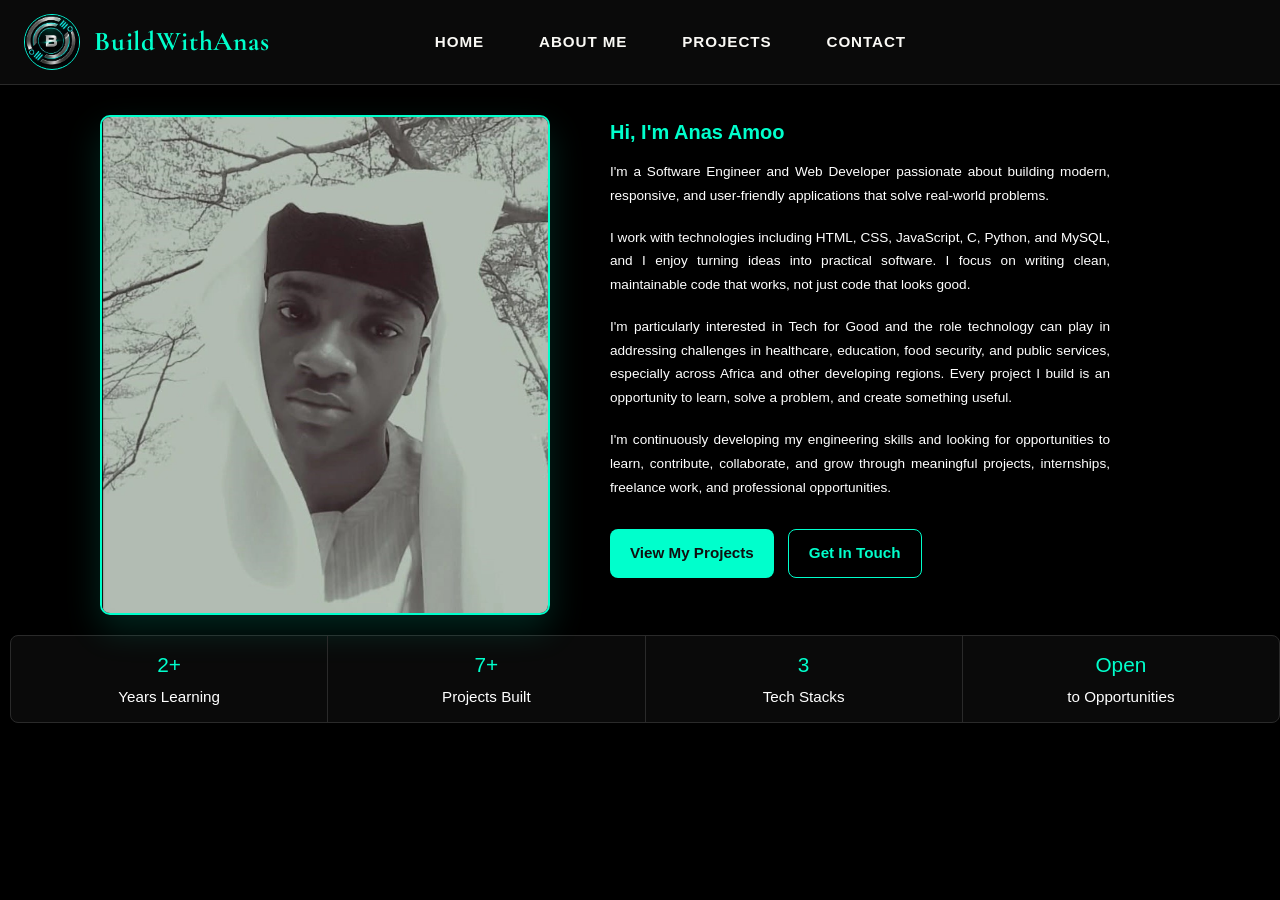
==== portfolio/index.html @ b0d50071 "Add My Personal Website" ====
<!DOCTYPE html>
<html lang="en">
<head>
  <meta charset="UTF-8">
  <meta name="viewport" content="width=device-width, initial-scale=1.0">
  <title>BuildWithAnas</title>
  <link rel="preconnect" href="https://fonts.googleapis.com">
  <link href="https://fonts.googleapis.com/css2?family=Cormorant+Garamond:wght@500;600&family=Inter:wght@400;500;600&display=swap" rel="stylesheet">
  <link rel="stylesheet" href="style.css">
  <link rel="icon" type="images/jpeg" href="images/amoo.jpeg">
</head>
<body>

<nav>
  <div class="nav-inner">
    <a href="index.html" class="nav-logo">
      <div class="nav-logo-icon">
        <img src="images/amoo.jpeg" alt="Dextra Interiors logo">
      </div>
      <div class="nav-logo-text"><strong>BuildWithAnas</strong></div>
    </a>

    <button class="nav-toggle" id="navToggle" aria-label="Toggle navigation menu" aria-expanded="false" aria-controls="navMenu">
      <span></span>
      <span></span>
      <span></span>
    </button>

    <ul id="navMenu">
      <li><a href="#index.html" class="active">Home</a></li>
      <li><a href="#about.html" class="active">About Me</a></li>
      <li><a href="#projects.html" class="active">Projects</a></li>
      <li><a href="#contact.html" class="active">Contact</a></li>
    </ul>
  </div>
</nav>


<!-- About section -->
<div class="about">
  <img src="images/img.jpeg" alt="Anas Amoo">

  <div class="about-content">
    <h2>Hi, I'm Anas Amoo</h2>

    <p>I'm a Software Engineer and Web Developer passionate about building modern, responsive, and user-friendly applications that solve real-world problems.</p>

    <p>I work with technologies including HTML, CSS, JavaScript, C, Python, and MySQL, and I enjoy turning ideas into practical software. I focus on writing clean, maintainable code that works, not just code that looks good.</p>

    <p>I'm particularly interested in Tech for Good and the role technology can play in addressing challenges in healthcare, education, food security, and public services, especially across Africa and other developing regions. Every project I build is an opportunity to learn, solve a problem, and create something useful.</p>

    <p>I'm continuously developing my engineering skills and looking for opportunities to learn, contribute, collaborate, and grow through meaningful projects, internships, freelance work, and professional opportunities.</p>

    <div class="cta-buttons">
      <a href="projects.html" class="btn btn-primary">View My Projects</a>
      <a href="contact.html" class="btn btn-outline">Get In Touch</a>
    </div>
  </div>
</div>

  <!-- Stats bar -->
<div class="stats-bar">
  <div class="stat-item">
    <span class="stat-number">2+</span>
    <span class="stat-label">Years Learning</span>
  </div>
  <div class="stat-item">
    <span class="stat-number">7+</span>
    <span class="stat-label">Projects Built</span>
  </div>
  <div class="stat-item">
    <span class="stat-number">3</span>
    <span class="stat-label">Tech Stacks</span>
  </div>
  <div class="stat-item">
    <span class="stat-number">Open</span>
    <span class="stat-label">to Opportunities</span>
  </div>
</div>



<script>
  // Mobile nav toggle
  const navToggle = document.getElementById('navToggle');
  const navMenu = document.getElementById('navMenu');

  navToggle.addEventListener('click', () => {
    const isOpen = navMenu.classList.toggle('open');
    navToggle.classList.toggle('open', isOpen);
    navToggle.setAttribute('aria-expanded', isOpen);
  });

  navMenu.querySelectorAll('a').forEach(link => {
    link.addEventListener('click', () => {
      navMenu.classList.remove('open');
      navToggle.classList.remove('open');
      navToggle.setAttribute('aria-expanded', 'false');
    });
  });

  // Scroll reveal
  document.addEventListener('DOMContentLoaded', () => {
    const revealEls = document.querySelectorAll('.reveal');
    if (!('IntersectionObserver' in window)) {
      revealEls.forEach(el => el.classList.add('reveal-active'));
      return;
    }
    const observer = new IntersectionObserver((entries) => {
      entries.forEach(entry => {
        if (entry.isIntersecting) {
          entry.target.classList.add('reveal-active');
          observer.unobserve(entry.target);
        }
      });
    }, { threshold: 0.15 });
    revealEls.forEach(el => observer.observe(el));
  });
</script>
</body>
</html>
---- portfolio/style.css ----
* {
      margin: 0;
      padding: 0;
      box-sizing: border-box;
    }
body {
      font-family: 'Segoe UI', Tahoma, Geneva, Verdana, sans-serif;
      background-color: #000000;
      color: #ffffff;
      line-height: 1.75;
}
/* ============================================
   NAVIGATION
   ============================================ */
nav {
  background: #0a0a0a;
  border-bottom: 1px solid #2a2a2a;
  position: sticky;
  top: 0;
  z-index: 100;
}

.nav-inner {
  margin: 0 auto;
  display: flex;
  align-items: center;
  justify-content: space-between;
  padding: 14px 24px;
}

.nav-logo {
  display: flex;
  align-items: center;
  gap: 14px;
  text-decoration: none;
  min-width: 0;
}

.nav-logo-icon {
  width: 56px;
  height: 56px;
  border-radius: 50%;
  overflow: hidden;
  border: 1px solid rgb(1, 255, 221);
  flex-shrink: 0;
}

.nav-logo-icon img {
  width: 102%;
  height: 85%;
  object-fit: cover;
  transform: scale(1.2);
}

.nav-logo-text {
  font-family: 'Cormorant Garamond', serif;
  font-size: clamp(1.2rem, 3vw, 1.7rem);
  font-weight: 600;
  color: #00ffcc;
  letter-spacing: 0.03em;
  white-space: nowrap;
}

/* Mobile menu toggle button */
.nav-toggle {
  display: none;
  flex-direction: column;
  justify-content: center;
  gap: 5px;
  width: 40px;
  height: 40px;
  background: transparent;
  border: 1px solid rgba(0, 253, 190, 0.4);
  border-radius: 6px;
  cursor: pointer;
}

.nav-toggle span {
  display: block;
  width: 20px;
  height: 2px;
  margin: 0 auto;
  background: #00ffcc;
  transition: transform 0.25s ease, opacity 0.25s ease;
}

.nav-toggle.open span:nth-child(1) { transform: translateY(7px) rotate(45deg); }
.nav-toggle.open span:nth-child(2) { opacity: 0; }
.nav-toggle.open span:nth-child(3) { transform: translateY(-7px) rotate(-45deg); }

nav ul {
  display: flex;
  align-items: center;
  gap: 55px;
  list-style: none;
  padding-right: 350px;
}

nav ul a {
  position: relative;
  text-decoration: none;
  color: #faf9f5;
  font-size: 0.95rem;
  font-weight: 600;
  letter-spacing: 0.06em;
  text-transform: uppercase;
  transition: color 0.25s ease;
}

nav ul a::after {
  content: '';
  position: absolute;
  left: 0;
  bottom: 0;
  width: 0%;
  height: 1px;
  background: #00ffcc;
  transition: width 0.3s ease;
}

nav ul a:hover,
nav ul a:focus-visible {
  color: #ffffff;
}

nav ul a:hover::after,
nav ul a:focus-visible::after {
  width: 100%;
}

@media (max-width: 780px) {
  .nav-toggle { display: flex; }

  nav ul {
    position: absolute;
    top: 100%;
    left: 0;
    right: 0;
    flex-direction: column;
    align-items: flex-start;
    gap: 0;
    background: #0a0a0a;
    border-bottom: 1px solid rgba(29, 77, 64, 0.08);
    max-height: 0;
    overflow: hidden;
    transition: max-height 0.3s ease;
  }

  nav ul.open {
    max-height: 400px;
  }

  nav ul li {
    width: 100%;
  }

  nav ul a {
    display: block;
    width: 100%;
    padding: 16px 24px;
    border-top: 1px solid rgba(29, 77, 64, 0.08);
  }
}


/* ── About section ── */
.about {
  margin-top: 30px;
  display: flex;
  align-items: flex-start;
  gap: 60px;
  flex-wrap: wrap;
  margin-bottom: 20px;
  max-width: 1200px;
  text-align: justify;
}

.about img {
  width: 450px;
  height: 500px;
  object-fit: cover;
  border-radius: 10px;
  border: 2px solid #00ffcc;
  box-shadow: 0 15px 35px rgba(0, 255, 204, 0.15);
  flex-shrink: 0;
  margin-left: 100px;
}

.about-content {
  flex: 1;
  min-width: 300px;
  max-width: 500px;
}

.about h2 {
  font-size: 1.25rem;
  margin-bottom: 10px;
  color: #00ffcc;
}

.about p {
  font-size: 0.85rem;
  margin-bottom: 18px;
  color: #ffffff;
}

/* ── CTA buttons ── */
.cta-buttons {
  display: flex;
  gap: 14px;
  flex-wrap: wrap;
  margin-top: 30px;
}

.btn {
  display: inline-flex;
  align-items: center;
  gap: 8px;
  padding: 10px 20px;
  border-radius: 8px;
  font-size: 0.95rem;
  font-weight: 600;
  text-decoration: none;
  cursor: pointer;
  transition: all 0.25s ease;
  border: none;
}

.btn-primary {
  background: #00ffcc;
  color: #0f0f0f;
}

.btn-primary:hover {
  background: #00e6b8;
  transform: translateY(-2px);
  box-shadow: 0 8px 24px rgba(0, 255, 204, 0.3);
}

.btn-outline {
  background: transparent;
  color: #00ffcc;
  border: 1px solid #00ffcc;
}

.btn-outline:hover {
  background: rgba(0, 255, 204, 0.08);
  transform: translateY(-2px);
}
@media (max-width: 900px) {
  .about img {
    width: 350px;
    height: 320px;
    margin-left: 20px;
  }
  .about-content {
    max-width: 360px;
  }
  .about h2 {
    font-size: 1.05rem;
    margin-left: 30px;
  }
  .about p {
    margin-left: 30px;
  }
  .cta-buttons{
    margin-left: 30px;
  }
  .btn {
    padding: 4px 2px;
    font-size: 0.75rem;
  }
}

/* ── Stats bar ── */
.stats-bar {
  display: flex;
  justify-content: center;
  gap: 0;
  flex-wrap: wrap;
  background: #0a0a0a;
  border: 1px solid #2a2a2a;
  border-radius: 8px;
  margin-bottom: 35px;
  overflow: hidden;
  color: #ffffff;
  margin-left: 10px;
}

.stat-item {
  flex: 1;
  min-width: 100px;
  padding: 11px 5px;
  text-align: center;
  border-right: 1px solid #2a2a2a;
}

.stat-item:last-child {
  border-right: none;
}

.stat-number {
  font-size: 1.3rem;
  font-weight: 500;
  color: #00ffcc;
  display: block;
}

.stat-label {
  font-size: 0.95rem;
  color: #ffffff;
  margin-top: 2px;
}
@media (max-width: 768px) {
  .stats-bar {
    margin-left: 5px;
    max-width: 790px;
    flex-direction: row;
    flex-wrap: nowrap;
  }
  .stat-item {
    padding: 3px 2px;

  }
  .stat-number {
    font-size: 1rem;
  }
  .stat-label {
    font-size: 0.75rem;
  }
}
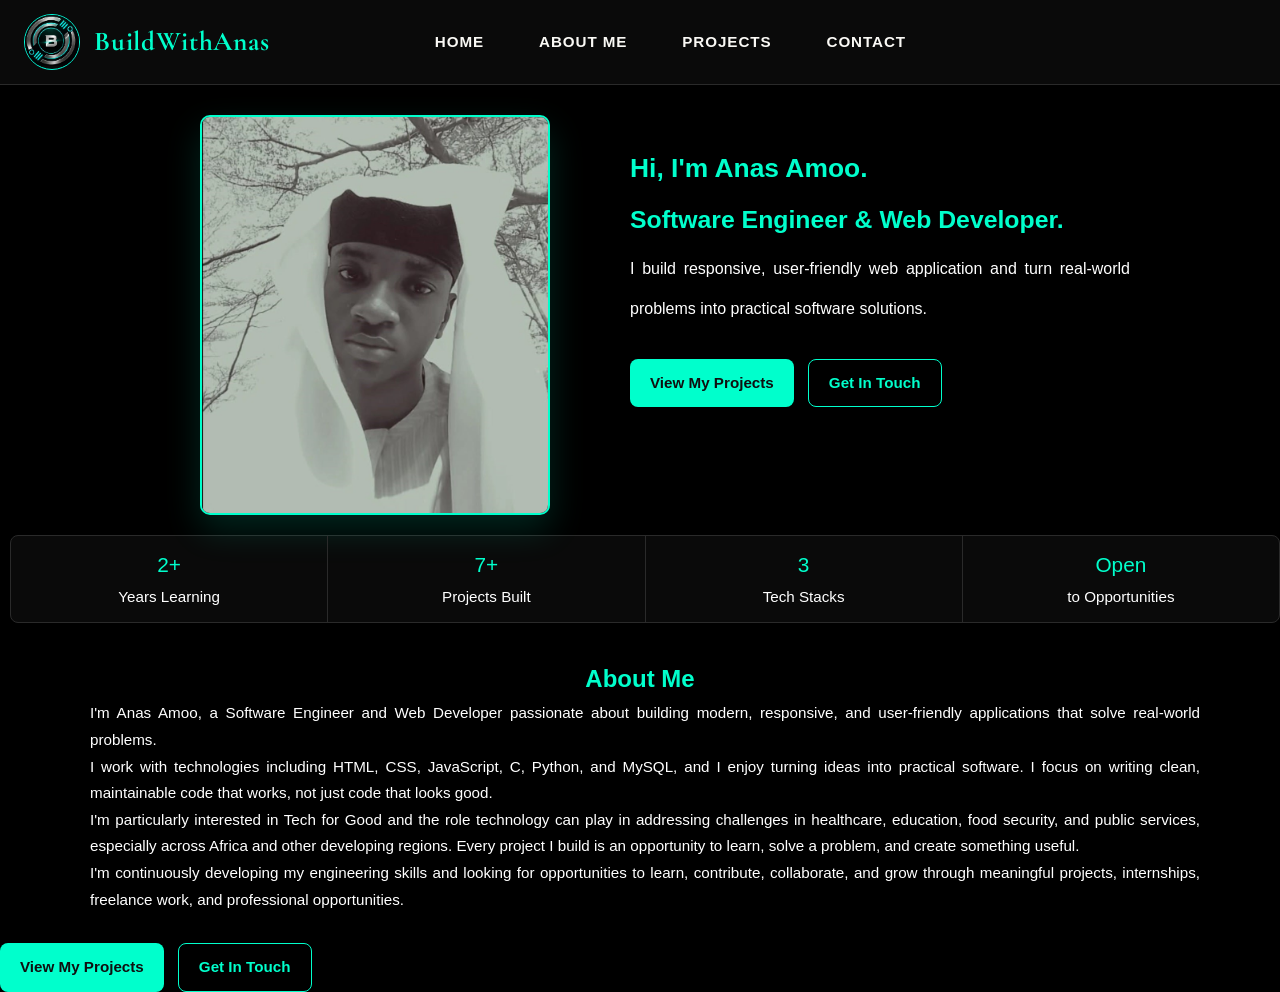
==== commit 985cc404: "Add My Personal Website" ====
--- a/portfolio/index.html
+++ b/portfolio/index.html
@@ -41,15 +41,12 @@
   <img src="images/img.jpeg" alt="Anas Amoo">
 
   <div class="about-content">
-    <h2>Hi, I'm Anas Amoo</h2>
+    <h2>Hi, I'm Anas Amoo.</h2>
+    <h3>Software Engineer & Web Developer.</h3>
 
-    <p>I'm a Software Engineer and Web Developer passionate about building modern, responsive, and user-friendly applications that solve real-world problems.</p>
+    <p>I build responsive, user-friendly web application and turn real-world problems into practical software solutions.</p>
 
-    <p>I work with technologies including HTML, CSS, JavaScript, C, Python, and MySQL, and I enjoy turning ideas into practical software. I focus on writing clean, maintainable code that works, not just code that looks good.</p>
-
-    <p>I'm particularly interested in Tech for Good and the role technology can play in addressing challenges in healthcare, education, food security, and public services, especially across Africa and other developing regions. Every project I build is an opportunity to learn, solve a problem, and create something useful.</p>
-
-    <p>I'm continuously developing my engineering skills and looking for opportunities to learn, contribute, collaborate, and grow through meaningful projects, internships, freelance work, and professional opportunities.</p>
+    
 
     <div class="cta-buttons">
       <a href="projects.html" class="btn btn-primary">View My Projects</a>
@@ -59,7 +56,7 @@
 </div>
 
   <!-- Stats bar -->
-<div class="stats-bar">
+<div class="stats-bar reveal">
   <div class="stat-item">
     <span class="stat-number">2+</span>
     <span class="stat-label">Years Learning</span>
@@ -78,6 +75,21 @@
   </div>
 </div>
 
+<div class="about-me" reveal>
+    <h2>About Me</h2>
+
+    <p>I'm Anas Amoo, a Software Engineer and Web Developer passionate about building modern, responsive, and user-friendly applications that solve real-world problems.</p>
+
+    <p>I work with technologies including HTML, CSS, JavaScript, C, Python, and MySQL, and I enjoy turning ideas into practical software. I focus on writing clean, maintainable code that works, not just code that looks good.</p>
+
+    <p>I'm particularly interested in Tech for Good and the role technology can play in addressing challenges in healthcare, education, food security, and public services, especially across Africa and other developing regions. Every project I build is an opportunity to learn, solve a problem, and create something useful.</p>
+
+    <p>I'm continuously developing my engineering skills and looking for opportunities to learn, contribute, collaborate, and grow through meaningful projects, internships, freelance work, and professional opportunities.</p>
+
+    <div class="cta-buttons">
+      <a href="projects.html" class="btn btn-primary">View My Projects</a>
+      <a href="contact.html" class="btn btn-outline">Get In Touch</a>
+    </div>
 
 
 <script>
--- a/portfolio/style.css
+++ b/portfolio/style.css
@@ -168,7 +168,7 @@
   margin-top: 30px;
   display: flex;
   align-items: flex-start;
-  gap: 60px;
+  gap: 80px;
   flex-wrap: wrap;
   margin-bottom: 20px;
   max-width: 1200px;
@@ -176,14 +176,14 @@
 }
 
 .about img {
-  width: 450px;
-  height: 500px;
+  width: 350px;
+  height: 400px;
   object-fit: cover;
   border-radius: 10px;
   border: 2px solid #00ffcc;
   box-shadow: 0 15px 35px rgba(0, 255, 204, 0.15);
   flex-shrink: 0;
-  margin-left: 100px;
+  margin-left: 200px;
 }
 
 .about-content {
@@ -193,15 +193,24 @@
 }
 
 .about h2 {
-  font-size: 1.25rem;
-  margin-bottom: 10px;
+  margin-top: 30px;
+  font-size: 1.65rem;
+  margin-bottom: 7px;
+  color: #00ffcc;
+}
+
+.about h3 {
+  font-size: 1.55rem;
+  margin-bottom: 7px;
   color: #00ffcc;
 }
 
 .about p {
-  font-size: 0.85rem;
+  font-size: 1rem;
+  font-weight: 200;
   margin-bottom: 18px;
   color: #ffffff;
+  line-height: 40px;
 }
 
 /* ── CTA buttons ── */
@@ -252,11 +261,17 @@
     width: 350px;
     height: 320px;
     margin-left: 20px;
+    margin-bottom: 10px;
   }
   .about-content {
     max-width: 360px;
   }
-  .about h2 {
+  .about h2{
+    margin-top: -60px;
+    font-size: 1.05rem;
+    margin-left: 30px;
+  }
+  .about h3{
     font-size: 1.05rem;
     margin-left: 30px;
   }
@@ -328,4 +343,26 @@
   .stat-label {
     font-size: 0.75rem;
   }
+}
+
+.about-me h2{
+  color: #00ffcc;
+  text-align: center;
+}
+.about-me p {
+  font-size: 0.95rem;
+  text-align: justify;
+  max-width: 1200px;
+  padding-left: 90px;
+}
+@media (max-width: 768px) {
+  .about-me {
+    max-width: 500px;
+  }
+  .about-me h2 {
+    margin-left: -80px;
+  }
+  .about-me p {
+    margin-left: -60px;
+  }
 }
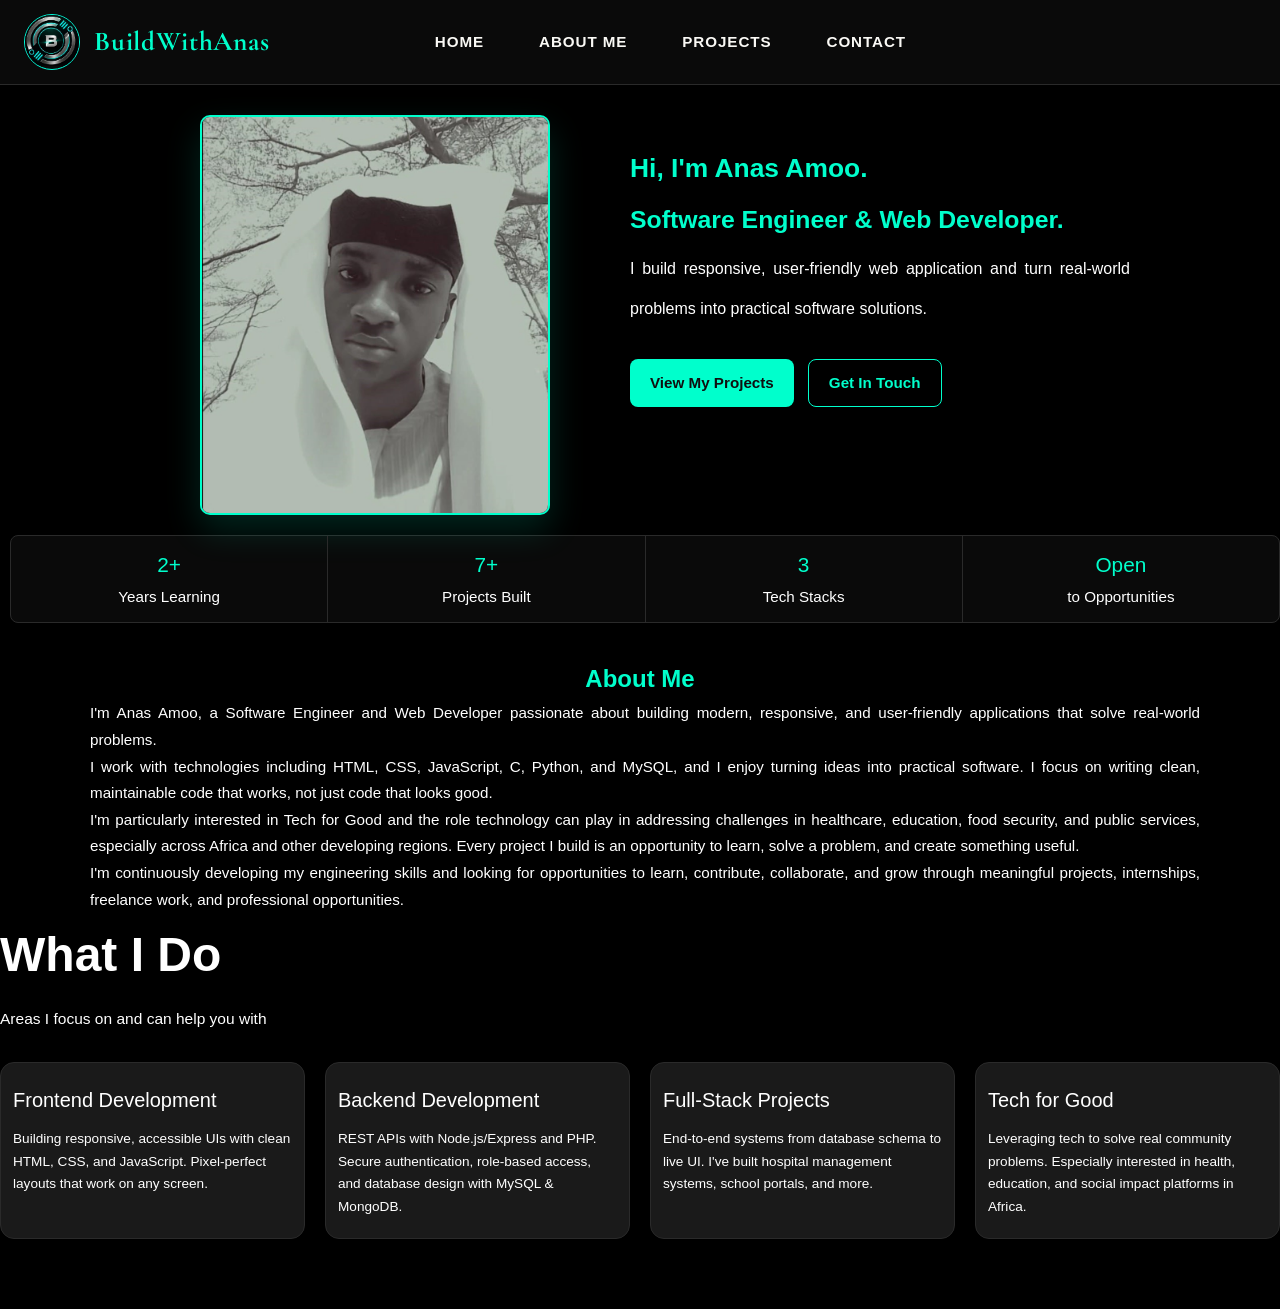
==== commit 9a854279: "Add My Personal Website" ====
--- a/portfolio/index.html
+++ b/portfolio/index.html
@@ -86,11 +86,29 @@
 
     <p>I'm continuously developing my engineering skills and looking for opportunities to learn, contribute, collaborate, and grow through meaningful projects, internships, freelance work, and professional opportunities.</p>
 
-    <div class="cta-buttons">
-      <a href="projects.html" class="btn btn-primary">View My Projects</a>
-      <a href="contact.html" class="btn btn-outline">Get In Touch</a>
     </div>
 
+    <!-- What I do -->
+    <div class="section-title">What I Do</div>
+    <p class="section-subtitle">Areas I focus on and can help you with</p>
+    <div class="services-grid">
+      <div class="service-card">
+        <h3>Frontend Development</h3>
+        <p>Building responsive, accessible UIs with clean HTML, CSS, and JavaScript. Pixel-perfect layouts that work on any screen.</p>
+      </div>
+      <div class="service-card">
+        <h3>Backend Development</h3>
+        <p>REST APIs with Node.js/Express and PHP. Secure authentication, role-based access, and database design with MySQL & MongoDB.</p>
+      </div>
+      <div class="service-card">
+        <h3>Full-Stack Projects</h3>
+        <p>End-to-end systems from database schema to live UI. I've built hospital management systems, school portals, and more.</p>
+      </div>
+      <div class="service-card">
+        <h3>Tech for Good</h3>
+        <p>Leveraging tech to solve real community problems. Especially interested in health, education, and social impact platforms in Africa.</p>
+      </div>
+    </div>
 
 <script>
   // Mobile nav toggle
--- a/portfolio/style.css
+++ b/portfolio/style.css
@@ -363,6 +363,57 @@
     margin-left: -80px;
   }
   .about-me p {
-    margin-left: -60px;
-  }
-}+    margin-left: -70px;
+    margin-right: 20px;
+    max-width: 600px;
+  }
+}
+
+/* ── What I do cards ── */
+.section-title {
+  font-size: 3rem;
+  font-weight: 700;
+  color: #ffffff;
+  margin-bottom: 8px;
+}
+
+.section-subtitle {
+  color: #ffffff;
+  font-size: 0.97rem;
+  margin-bottom: 30px;
+}
+
+.services-grid {
+  display: grid;
+  grid-template-columns: repeat(auto-fit, minmax(240px, 1fr));
+  gap: 20px;
+  margin-bottom: 70px;
+}
+
+.service-card {
+  background: #1a1a1a;
+  border: 1px solid #2a2a2a;
+  border-radius: 14px;
+  padding: 20px 12px;
+  transition: border-color 0.3s ease, transform 0.3s ease;
+}
+
+.service-card:hover {
+  border-color: #00ffcc;
+  transform: translateY(-4px);
+}
+
+
+
+.service-card h3 {
+  font-size: 1.25rem;
+  color: #ffffff;
+  margin-bottom: 10px;
+  font-weight: 400;
+}
+
+.service-card p {
+  font-size: 0.85rem;
+  color: #ffffff;
+  line-height: 1.65;
+}
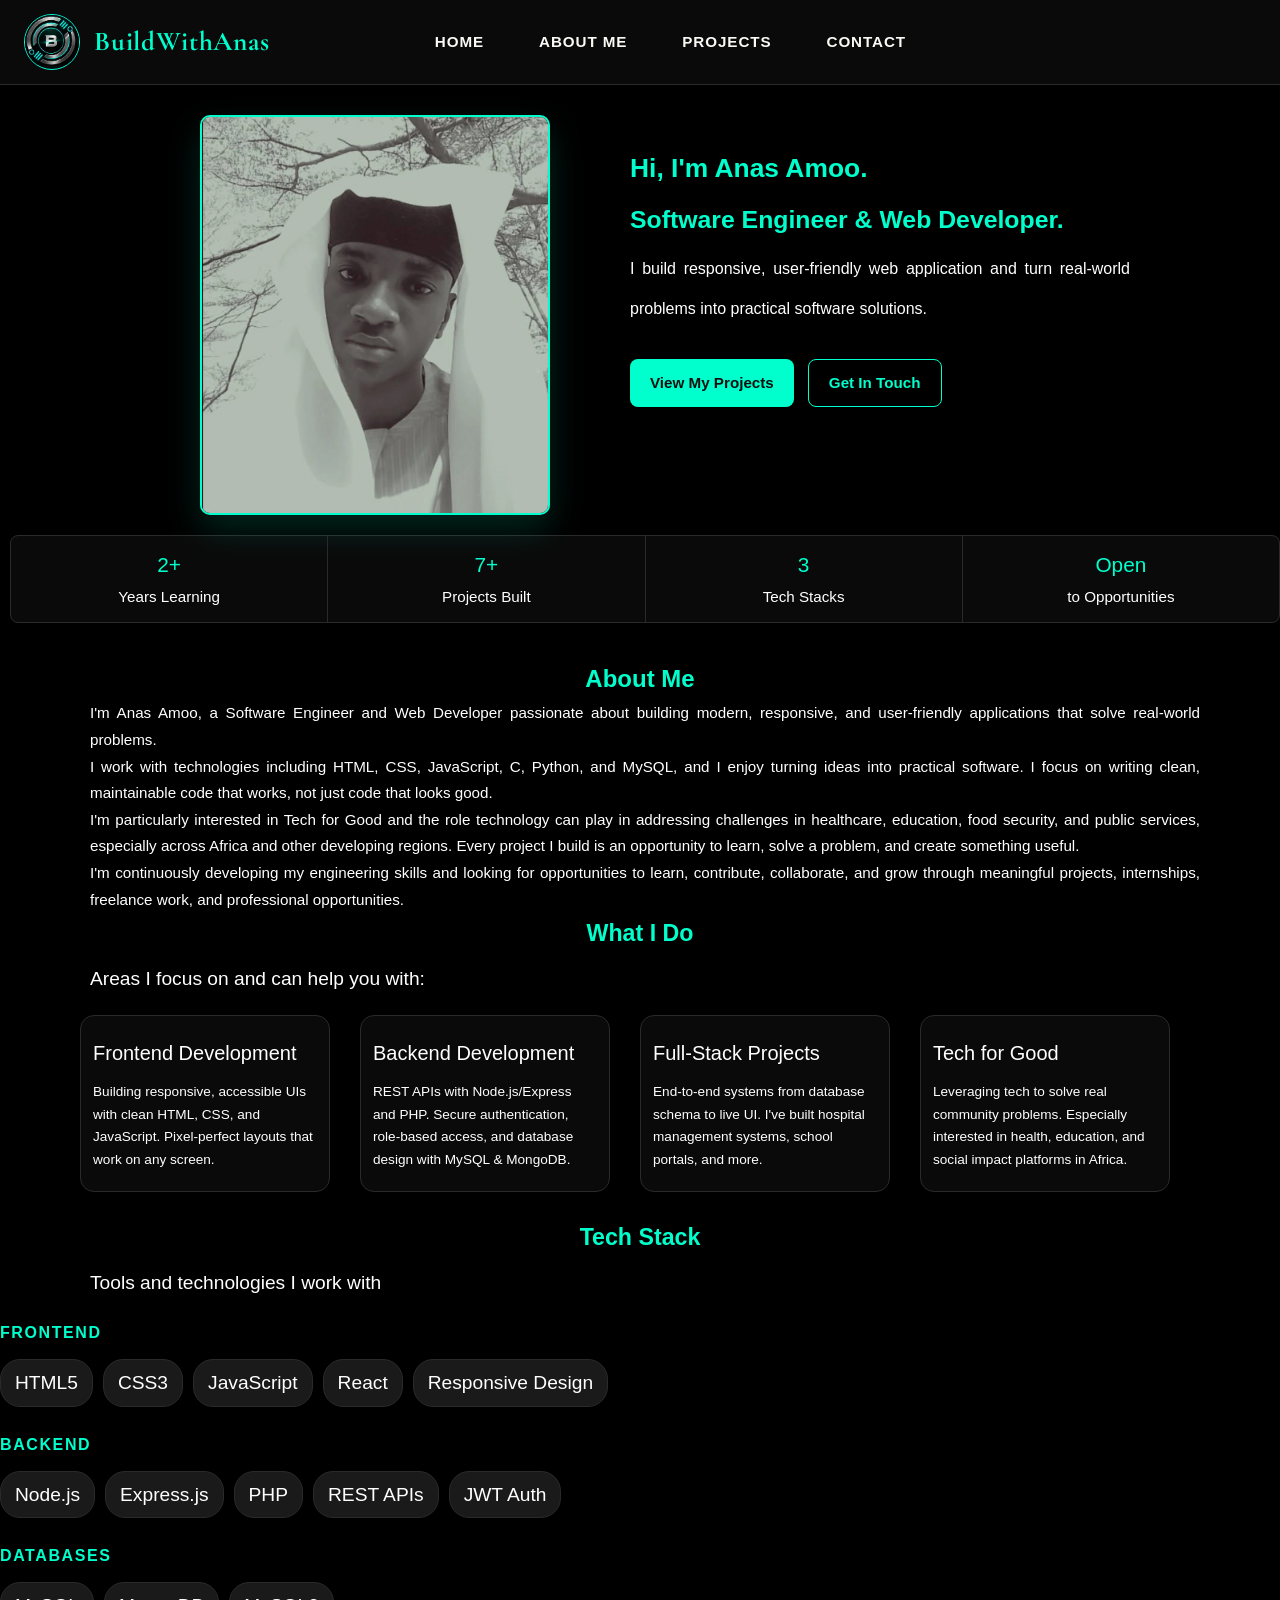
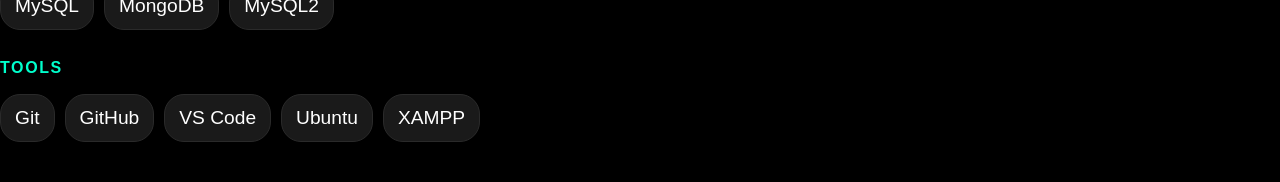
==== commit 730e4222: "Add My Personal Website" ====
--- a/portfolio/index.html
+++ b/portfolio/index.html
@@ -89,26 +89,75 @@
     </div>
 
     <!-- What I do -->
-    <div class="section-title">What I Do</div>
-    <p class="section-subtitle">Areas I focus on and can help you with</p>
-    <div class="services-grid">
-      <div class="service-card">
-        <h3>Frontend Development</h3>
-        <p>Building responsive, accessible UIs with clean HTML, CSS, and JavaScript. Pixel-perfect layouts that work on any screen.</p>
-      </div>
-      <div class="service-card">
-        <h3>Backend Development</h3>
-        <p>REST APIs with Node.js/Express and PHP. Secure authentication, role-based access, and database design with MySQL & MongoDB.</p>
-      </div>
-      <div class="service-card">
-        <h3>Full-Stack Projects</h3>
-        <p>End-to-end systems from database schema to live UI. I've built hospital management systems, school portals, and more.</p>
-      </div>
-      <div class="service-card">
-        <h3>Tech for Good</h3>
-        <p>Leveraging tech to solve real community problems. Especially interested in health, education, and social impact platforms in Africa.</p>
-      </div>
-    </div>
+<div class="section-title" reveal>What I Do</div>
+<p class="section-subtitle">Areas I focus on and can help you with:</p>
+<div class="services-grid">
+  <div class="service-card">
+    <h3>Frontend Development</h3>
+    <p>Building responsive, accessible UIs with clean HTML, CSS, and JavaScript. Pixel-perfect layouts that work on any screen.</p>
+  </div>
+  <div class="service-card">
+    <h3>Backend Development</h3>
+    <p>REST APIs with Node.js/Express and PHP. Secure authentication, role-based access, and database design with MySQL & MongoDB.</p>
+  </div>
+  <div class="service-card">
+    <h3>Full-Stack Projects</h3>
+    <p>End-to-end systems from database schema to live UI. I've built hospital management systems, school portals, and more.</p>
+  </div>
+  <div class="service-card">
+    <h3>Tech for Good</h3>
+    <p>Leveraging tech to solve real community problems. Especially interested in health, education, and social impact platforms in Africa.</p>
+  </div>
+</div>
+
+<!-- Tech stack -->
+<div class="stack-section">
+  <div class="section-title">Tech Stack</div>
+  <p class="section-subtitle">Tools and technologies I work with</p>
+
+  <div class="stack-category">
+    <div class="stack-category-label">Frontend</div>
+    <div class="badges">
+      <span class="badge">HTML5</span>
+      <span class="badge">CSS3</span>
+      <span class="badge">JavaScript</span>
+      <span class="badge">React</span>
+      <span class="badge">Responsive Design</span>
+    </div>
+  </div>
+
+  <div class="stack-category">
+    <div class="stack-category-label">Backend</div>
+    <div class="badges">
+      <span class="badge">Node.js</span>
+      <span class="badge">Express.js</span>
+      <span class="badge">PHP</span>
+      <span class="badge">REST APIs</span>
+      <span class="badge">JWT Auth</span>
+    </div>
+  </div>
+
+  <div class="stack-category">
+    <div class="stack-category-label">Databases</div>
+    <div class="badges">
+      <span class="badge">MySQL</span>
+      <span class="badge">MongoDB</span>
+      <span class="badge">MySQL2</span>
+    </div>
+  </div>
+
+  <div class="stack-category">
+    <div class="stack-category-label">Tools</div>
+    <div class="badges">
+      <span class="badge">Git</span>
+      <span class="badge">GitHub</span>
+      <span class="badge">VS Code</span>
+      <span class="badge">Ubuntu</span>
+      <span class="badge">XAMPP</span>
+    </div>
+  </div>
+</div>
+
 
 <script>
   // Mobile nav toggle
--- a/portfolio/style.css
+++ b/portfolio/style.css
@@ -360,6 +360,7 @@
     max-width: 500px;
   }
   .about-me h2 {
+    font-size: 1.3rem;
     margin-left: -80px;
   }
   .about-me p {
@@ -371,49 +372,117 @@
 
 /* ── What I do cards ── */
 .section-title {
-  font-size: 3rem;
+  font-size: 1.45rem;
   font-weight: 700;
-  color: #ffffff;
+  color: #00ffcc;
   margin-bottom: 8px;
+  text-align: center;
 }
 
 .section-subtitle {
   color: #ffffff;
-  font-size: 0.97rem;
-  margin-bottom: 30px;
+  font-size: 1.2rem;
+  margin-bottom: 20px;
+  margin-left: 90px;
 }
 
 .services-grid {
   display: grid;
   grid-template-columns: repeat(auto-fit, minmax(240px, 1fr));
-  gap: 20px;
-  margin-bottom: 70px;
+  gap: -18px;
+  margin-bottom: 25px;
+  padding-left: 80px;
+  padding-right: 80px;
 }
 
 .service-card {
+  background: #0a0a0a;
+  border: 1px solid #2a2a2a;
+  border-radius: 14px;
+  padding: 20px 12px;
+  width: 250px;
+  transition: border-color 0.3s ease, transform 0.3s ease;
+}
+
+.service-card:hover {
+  border-color: #00ffcc;
+  transform: translateY(-4px);
+}
+
+.service-card h3 {
+  font-size: 1.25rem;
+  color: #ffffff;
+  margin-bottom: 10px;
+  font-weight: 400;
+}
+
+.service-card p {
+  font-size: 0.85rem;
+  color: #ffffff;
+  line-height: 1.65;
+}
+@media (max-width: 768px) {
+  .section-title{
+    font-size: 1.3rem;
+  }
+  .section-subtitle{
+    margin-left: 20px;
+    font-size: 0.95rem;
+  }
+  .services-grid {
+  display: grid;
+  grid-template-columns: 2fr 1fr;
+  gap: 8px;
+  margin-bottom: 20px;
+  padding-left: 10px;
+  padding-right: 10px;
+  }
+  .service-card {
   background: #1a1a1a;
   border: 1px solid #2a2a2a;
   border-radius: 14px;
   padding: 20px 12px;
+  width: 170px;
   transition: border-color 0.3s ease, transform 0.3s ease;
-}
-
-.service-card:hover {
+  }
+}
+
+/* ── Tech stack ── */
+.stack-section {
+  margin-bottom: 40px;
+}
+
+.stack-category {
+  margin-bottom: 24px;
+}
+
+.stack-category-label {
+  font-size: 1.0rem;
+  font-weight: 600;
+  color: #00ffcc;
+  letter-spacing: 0.1em;
+  text-transform: uppercase;
+  margin-bottom: 12px;
+}
+
+.badges {
+  display: flex;
+  flex-wrap: wrap;
+  gap: 10px;
+}
+
+.badge {
+  padding: 6px 14px;
+  border-radius: 20px;
+  font-size: 1.2rem;
+  font-weight: 500;
+  border: 1px solid #2a2a2a;
+  background: #1a1a1a;
+  color: #ffffff;
+  transition: all 0.2s ease;
+}
+
+.badge:hover {
   border-color: #00ffcc;
-  transform: translateY(-4px);
-}
-
-
-
-.service-card h3 {
-  font-size: 1.25rem;
-  color: #ffffff;
-  margin-bottom: 10px;
-  font-weight: 400;
-}
-
-.service-card p {
-  font-size: 0.85rem;
-  color: #ffffff;
-  line-height: 1.65;
-}
+  color: #00ffcc;
+}
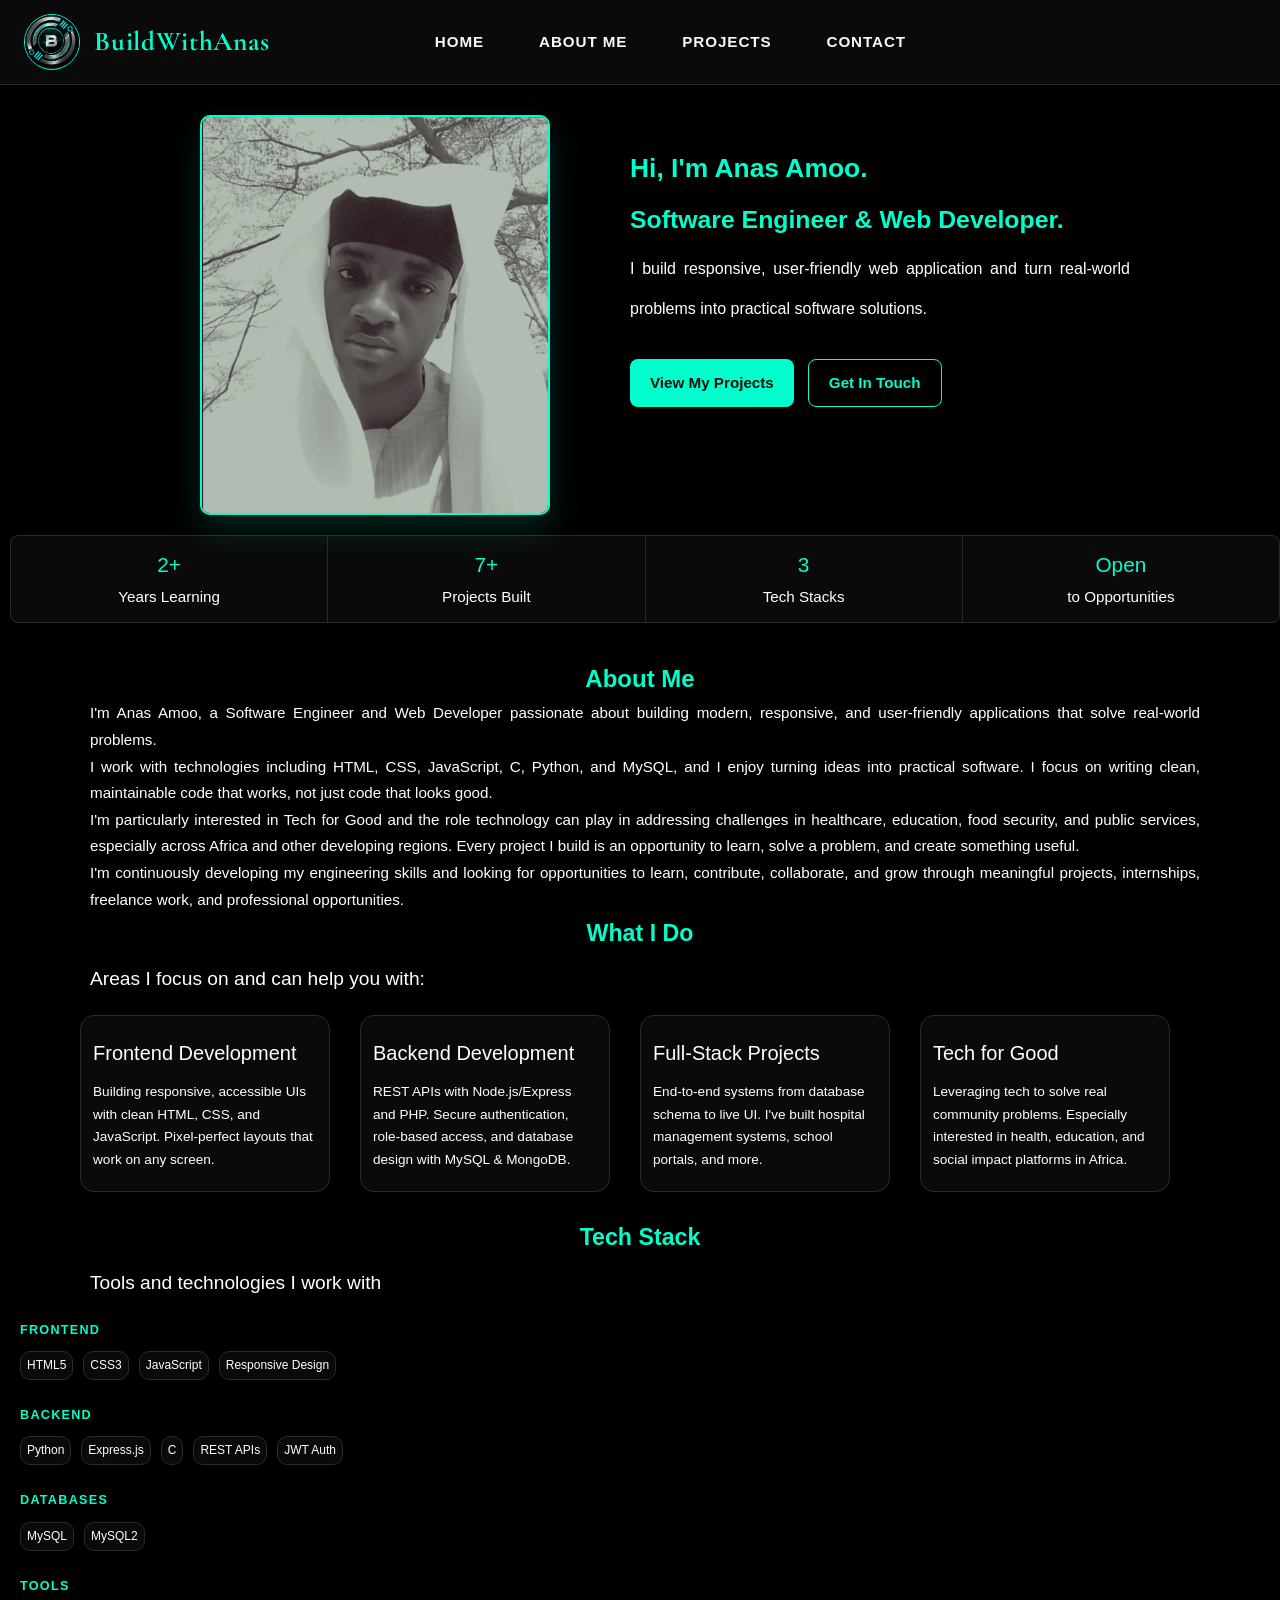
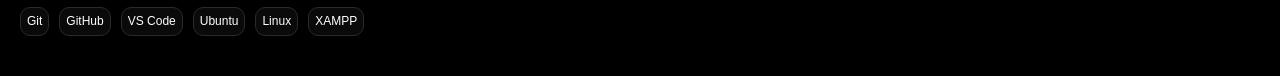
==== commit ca81cc09: "Add My Personal Website" ====
--- a/portfolio/index.html
+++ b/portfolio/index.html
@@ -121,7 +121,6 @@
       <span class="badge">HTML5</span>
       <span class="badge">CSS3</span>
       <span class="badge">JavaScript</span>
-      <span class="badge">React</span>
       <span class="badge">Responsive Design</span>
     </div>
   </div>
@@ -129,9 +128,9 @@
   <div class="stack-category">
     <div class="stack-category-label">Backend</div>
     <div class="badges">
-      <span class="badge">Node.js</span>
+      <span class="badge">Python</span>
       <span class="badge">Express.js</span>
-      <span class="badge">PHP</span>
+      <span class="badge">C</span>
       <span class="badge">REST APIs</span>
       <span class="badge">JWT Auth</span>
     </div>
@@ -141,7 +140,6 @@
     <div class="stack-category-label">Databases</div>
     <div class="badges">
       <span class="badge">MySQL</span>
-      <span class="badge">MongoDB</span>
       <span class="badge">MySQL2</span>
     </div>
   </div>
@@ -153,6 +151,7 @@
       <span class="badge">GitHub</span>
       <span class="badge">VS Code</span>
       <span class="badge">Ubuntu</span>
+      <span class="badge">Linux</span>
       <span class="badge">XAMPP</span>
     </div>
   </div>
--- a/portfolio/style.css
+++ b/portfolio/style.css
@@ -458,26 +458,28 @@
 
 .stack-category-label {
   font-size: 1.0rem;
-  font-weight: 600;
+  font-weight: 650;
   color: #00ffcc;
   letter-spacing: 0.1em;
   text-transform: uppercase;
-  margin-bottom: 12px;
+  margin-bottom: 10px;
+  margin-left: 90px;
 }
 
 .badges {
   display: flex;
   flex-wrap: wrap;
   gap: 10px;
+  margin-left: 90px;
 }
 
 .badge {
-  padding: 6px 14px;
-  border-radius: 20px;
-  font-size: 1.2rem;
+  padding: 5px 10px;
+  border-radius: 10px;
+  font-size: 0.95rem;
   font-weight: 500;
   border: 1px solid #2a2a2a;
-  background: #1a1a1a;
+  background: #0a0a0a;
   color: #ffffff;
   transition: all 0.2s ease;
 }
@@ -485,4 +487,18 @@
 .badge:hover {
   border-color: #00ffcc;
   color: #00ffcc;
+}
+@media (max-width: 768px) {
+
+}
+.stack-category-label {
+  font-size: 0.79rem;
+  margin-left: 20px;
+}
+.badges {
+  margin-left: 20px;
+}
+.badge {
+  padding: 3px 6px;
+  font-size: 0.75rem;
 }
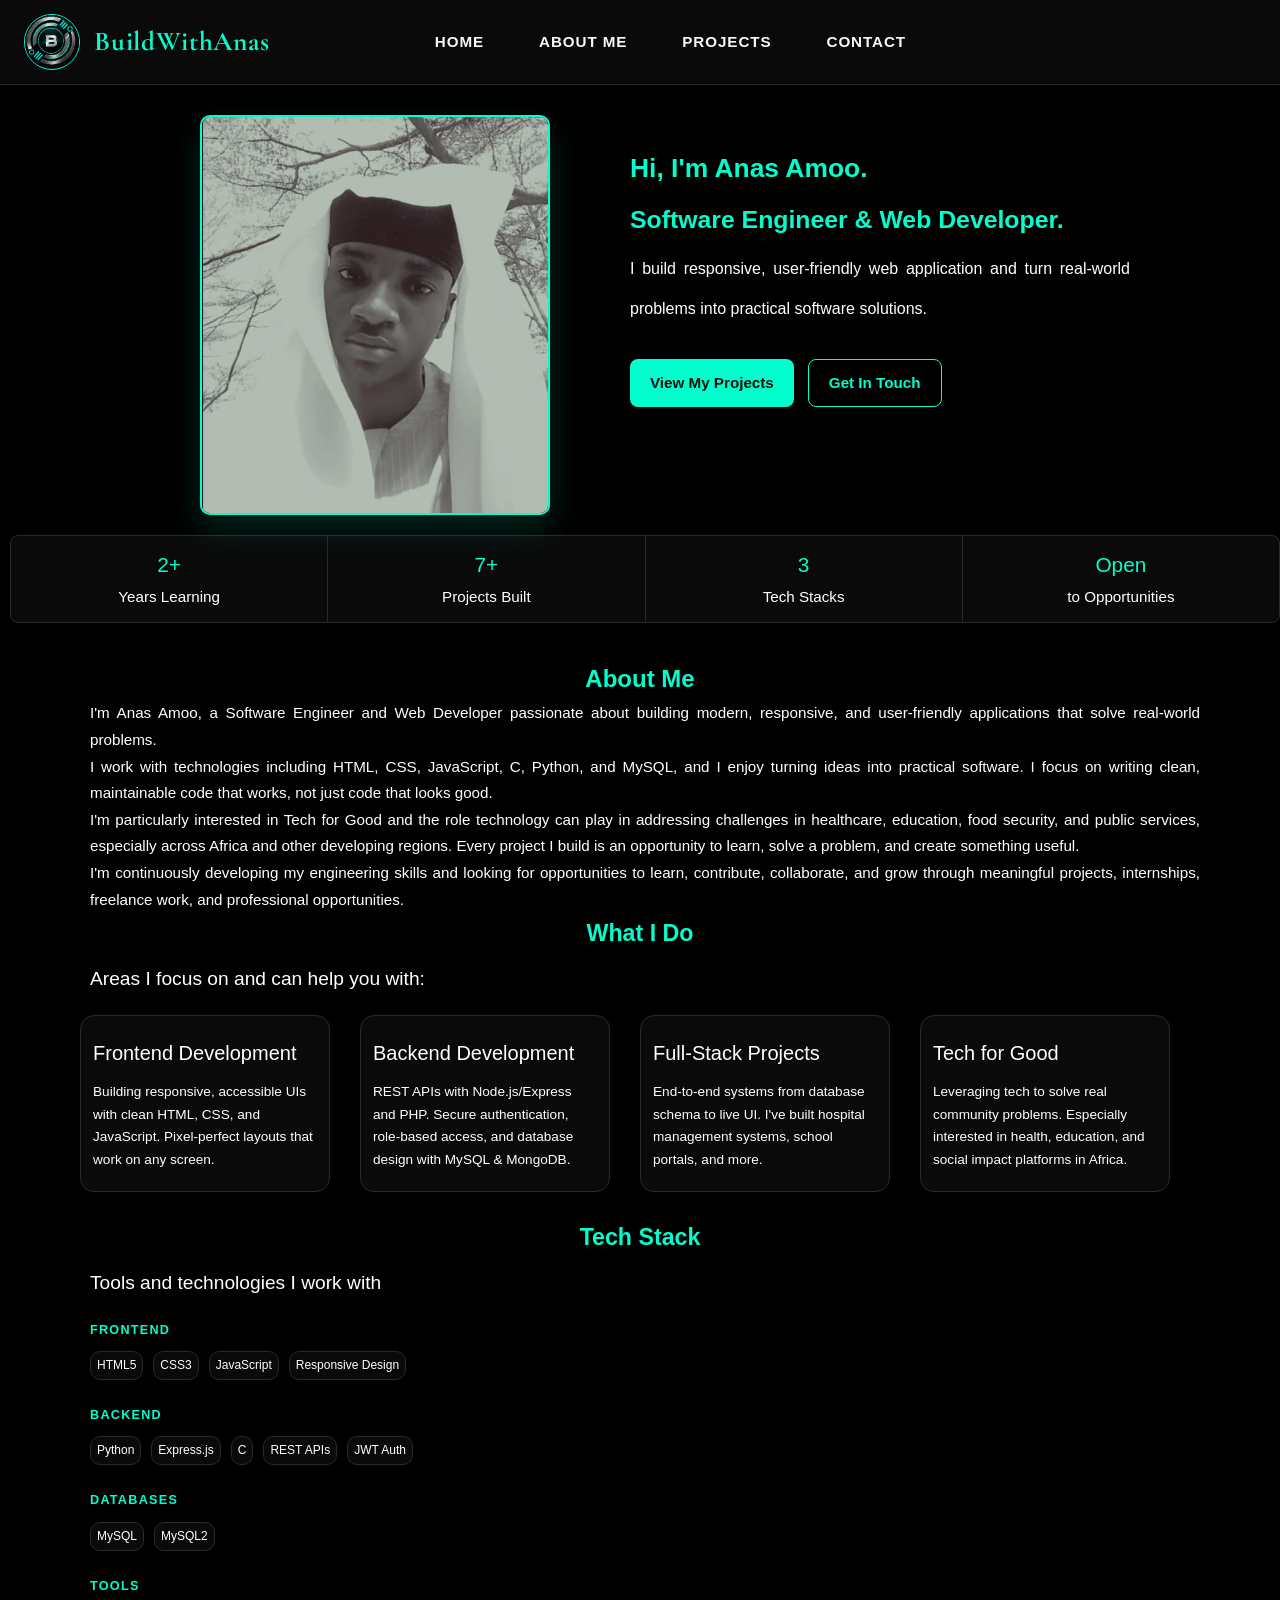
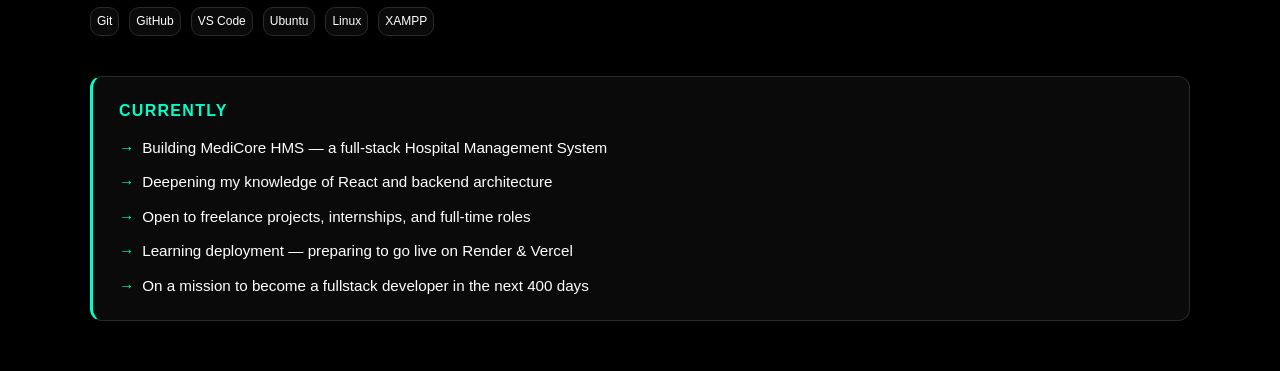
==== commit cc59945f: "Add My Personal Website" ====
--- a/portfolio/index.html
+++ b/portfolio/index.html
@@ -157,6 +157,18 @@
   </div>
 </div>
 
+
+<!-- Currently -->
+<div class="currently-section">
+  <h3> Currently</h3>
+  <ul class="currently-list">
+    <li>Building MediCore HMS — a full-stack Hospital Management System</li>
+    <li>Deepening my knowledge of React and backend architecture</li>
+    <li>Open to freelance projects, internships, and full-time roles</li>
+    <li>Learning deployment — preparing to go live on Render & Vercel</li>
+    <li>On a mission to become a fullstack developer in the next 400 days</li>
+  </ul>
+</div>
 
 <script>
   // Mobile nav toggle
--- a/portfolio/style.css
+++ b/portfolio/style.css
@@ -454,16 +454,16 @@
 
 .stack-category {
   margin-bottom: 24px;
+  margin-left: 70px;
 }
 
 .stack-category-label {
-  font-size: 1.0rem;
+  font-size: 1.3rem;
   font-weight: 650;
   color: #00ffcc;
   letter-spacing: 0.1em;
   text-transform: uppercase;
   margin-bottom: 10px;
-  margin-left: 90px;
 }
 
 .badges {
@@ -476,7 +476,7 @@
 .badge {
   padding: 5px 10px;
   border-radius: 10px;
-  font-size: 0.95rem;
+  font-size: 0.98rem;
   font-weight: 500;
   border: 1px solid #2a2a2a;
   background: #0a0a0a;
@@ -501,4 +501,104 @@
 .badge {
   padding: 3px 6px;
   font-size: 0.75rem;
+}
+
+
+
+
+
+
+
+
+
+
+
+
+
+
+
+
+
+
+/* ── Currently section ── */
+.currently-section {
+  background: #0a0a0a;
+  border: 1px solid #2a2a2a;
+  border-left: 3px solid #00ffcc;
+  border-radius: 12px;
+  padding: 20px 26px;
+  margin-bottom: 50px;
+  max-width: 1100px;
+  margin-left: 90px;
+}
+
+.currently-section h3 {
+  color: #00ffcc;
+  font-size: 1.0rem;
+  font-weight: 600;
+  letter-spacing: 0.08em;
+  text-transform: uppercase;
+  margin-bottom: 10px;
+}
+
+.currently-list {
+  list-style: none;
+  display: flex;
+  flex-direction: column;
+  gap: 8px;
+}
+
+.currently-list li {
+  font-size: 0.95rem;
+  color: #ffffff;
+  display: flex;
+  align-items: center;
+  gap: 8px;
+}
+
+.currently-list li::before {
+  content: '→';
+  color: #00ffcc;
+  flex-shrink: 0;
+}
+
+/* ── Footer ── */
+.about-footer, .footer {
+  text-align: center;
+  padding: 35px 20px;
+  color: #ffffff;
+  font-size: 0.85rem;
+}
+
+.about-footer {
+  background: #0a0a0a;
+  margin-top: 50px;
+}
+
+/* ── Responsive ── */
+@media (max-width: 768px) {
+  .about {
+    flex-direction: column;
+    align-items: center;
+    text-align: center;
+  }
+
+  .about img {
+    width: 260px;
+    height: 320px;
+    margin-bottom: 10px;
+  }
+
+  h1 { font-size: 2.2rem; }
+
+  .stat-item { min-width: 120px; }
+
+  .cta-buttons { justify-content: center; }
+
+  .nav ul { gap: 18px; font-size: 0.9rem; }
+}
+
+.hero-inner {
+  display: grid;
+grid-template-columns: repeat(auto-fit, minmax(220px, 1fr));
 }
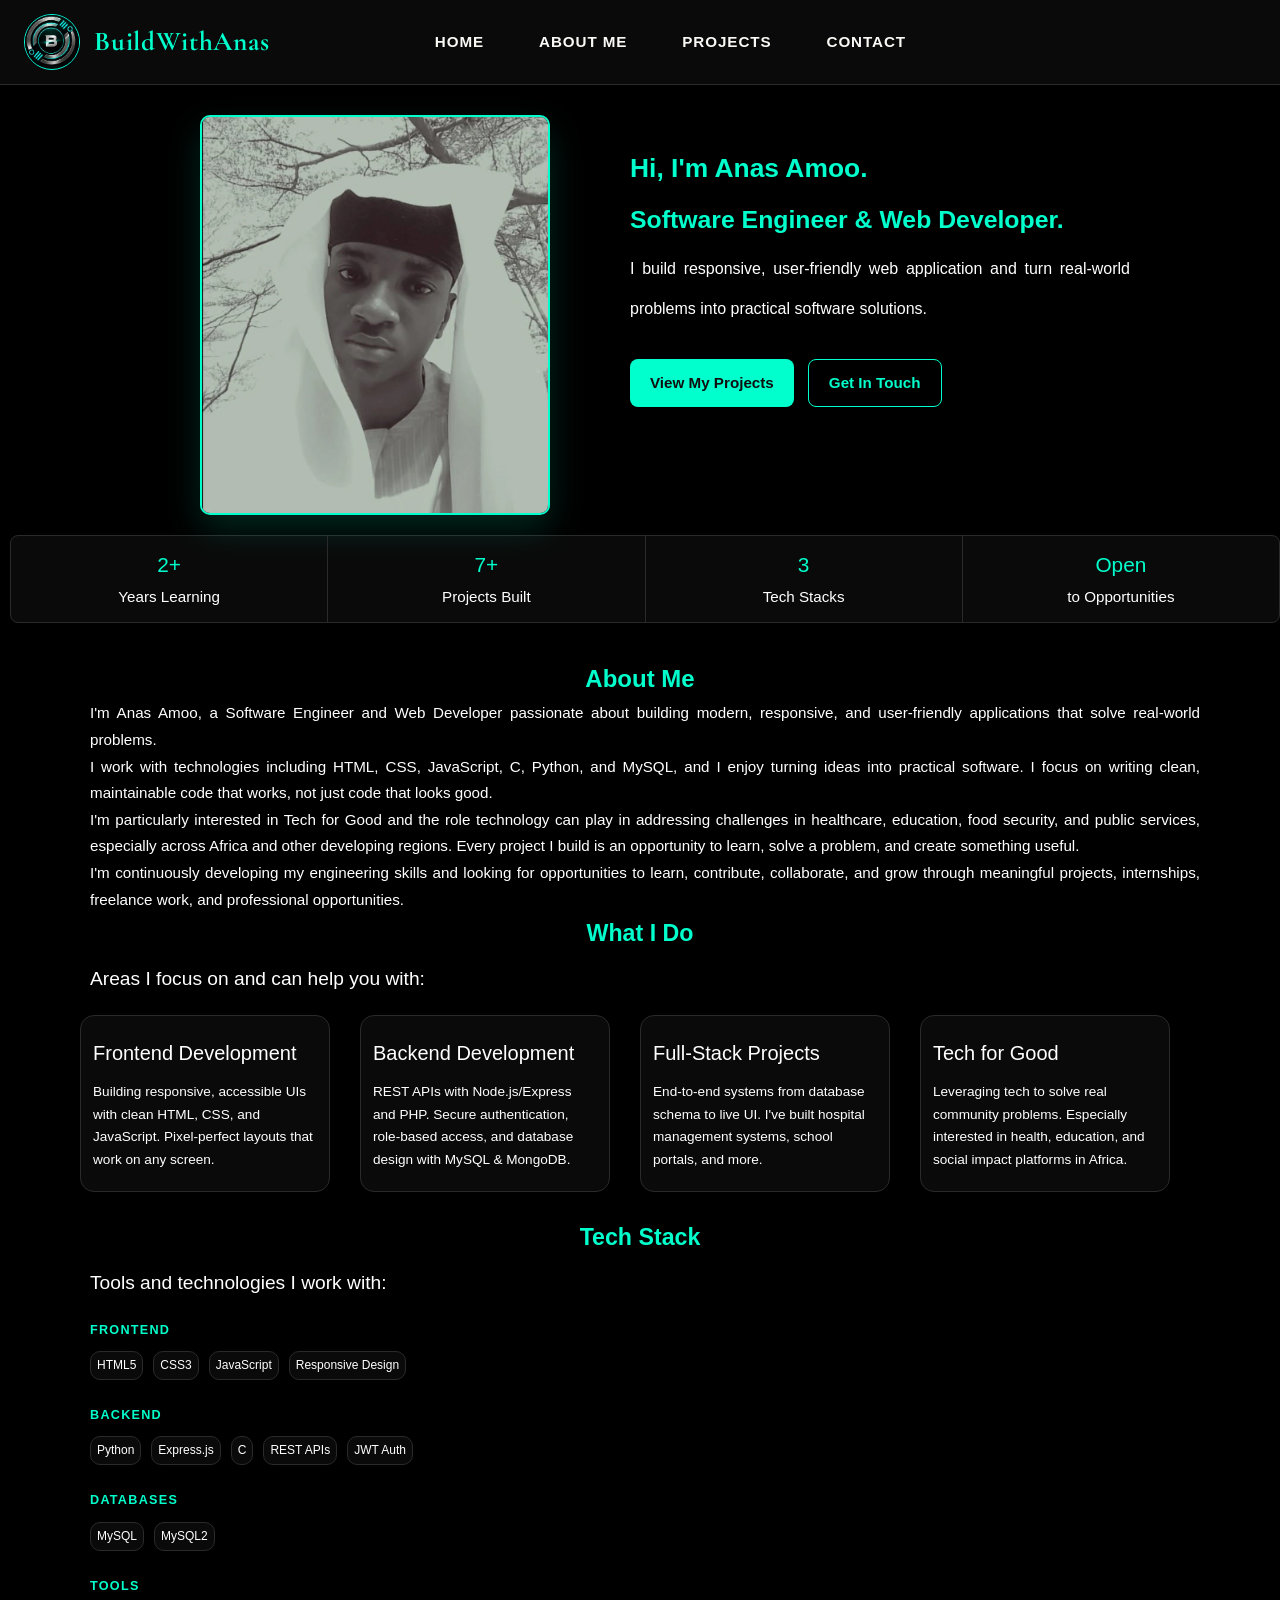
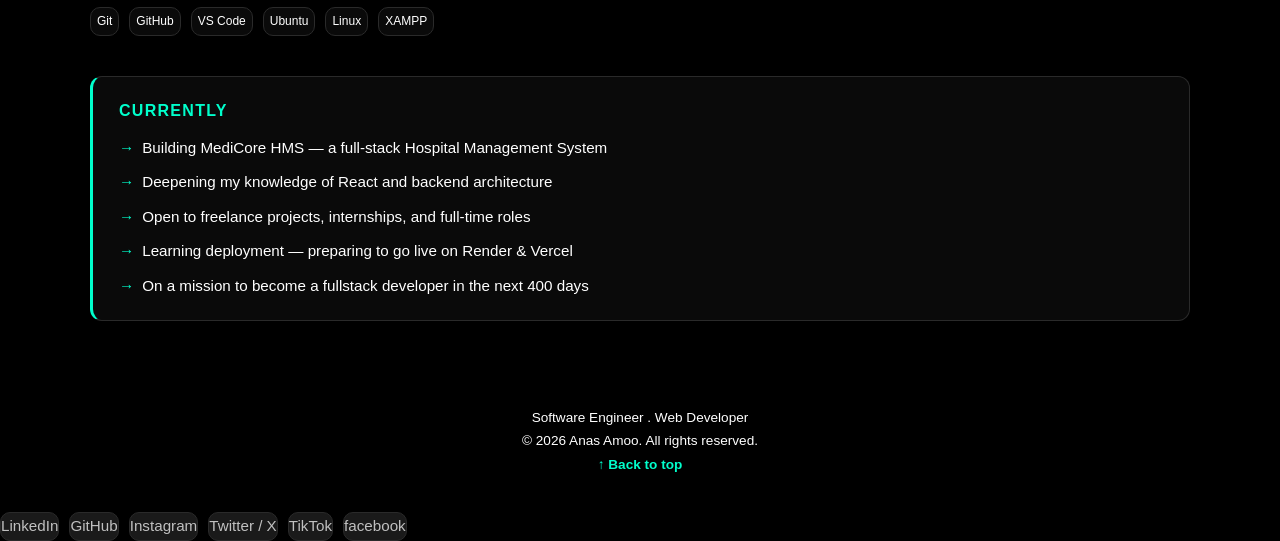
==== commit 6ab7db53: "Add My Personal Website" ====
--- a/portfolio/index.html
+++ b/portfolio/index.html
@@ -113,7 +113,7 @@
 <!-- Tech stack -->
 <div class="stack-section">
   <div class="section-title">Tech Stack</div>
-  <p class="section-subtitle">Tools and technologies I work with</p>
+  <p class="section-subtitle">Tools and technologies I work with:</p>
 
   <div class="stack-category">
     <div class="stack-category-label">Frontend</div>
@@ -169,6 +169,31 @@
     <li>On a mission to become a fullstack developer in the next 400 days</li>
   </ul>
 </div>
+
+
+<div class="footer">
+  <p>Software Engineer . Web Developer</p> 
+  <p>&copy; 2026 Anas Amoo. All rights reserved.</p>
+  <a href="#" class="back-to-top">↑ Back to top</a>
+</div>
+
+<div class="socials-grid">
+  <a class="social-link" href="https://www.linkedin.com/in/anas-amoo-0173523a8" target="_blank">
+    LinkedIn
+  </a>
+  <a class="social-link" href="https://github.com/buildwithanas" target="_blank">GitHub
+  </a>
+  <a class="social-link" href="https://www.instagram.com/anas_devs" target="_blank">Instagram
+  </a>
+  <a class="social-link" href="https://twitter.com/Amoo_Anas1" target="_blank">Twitter / X
+  </a>
+  <a class="social-link" href="https://www.tiktok.com/@anas.devs" target="_blank">TikTok
+  </a>
+  <a class="social-link" href="https://www.facebook.com/@anasamoo" target="_blank">facebook
+  </a>
+</div>
+
+
 
 <script>
   // Mobile nav toggle
--- a/portfolio/style.css
+++ b/portfolio/style.css
@@ -601,4 +601,42 @@
 .hero-inner {
   display: grid;
 grid-template-columns: repeat(auto-fit, minmax(220px, 1fr));
+}
+
+/* ── Socials ── */
+
+
+.socials-grid {
+  display: flex;
+  gap: 10px;
+}
+
+.social-link {
+  display: flex;
+  align-items: center;
+  gap: 10px;
+  background: #1a1a1a;
+  border: 1px solid #2a2a2a;
+  border-radius: 10px;
+  padding: -6px 1px;
+  text-decoration: none;
+  color: #c0c0c0;
+  font-size: 0.95rem;
+  font-weight: 400;
+  transition: all 0.25s;
+  max-width: 100px;
+}
+.social-link:hover {
+  border-color: #00ffcc;
+  color: #00ffcc;
+  transform: translateY(-2px);
+}
+.social-link .s-icon { font-size: 1.1rem; }
+
+.back-to-top {
+  color: #00ffcc;
+  text-decoration: none;
+  font-size: 0.85rem;
+  font-weight: 600;
+  transition: opacity 0.2s ease;
 }
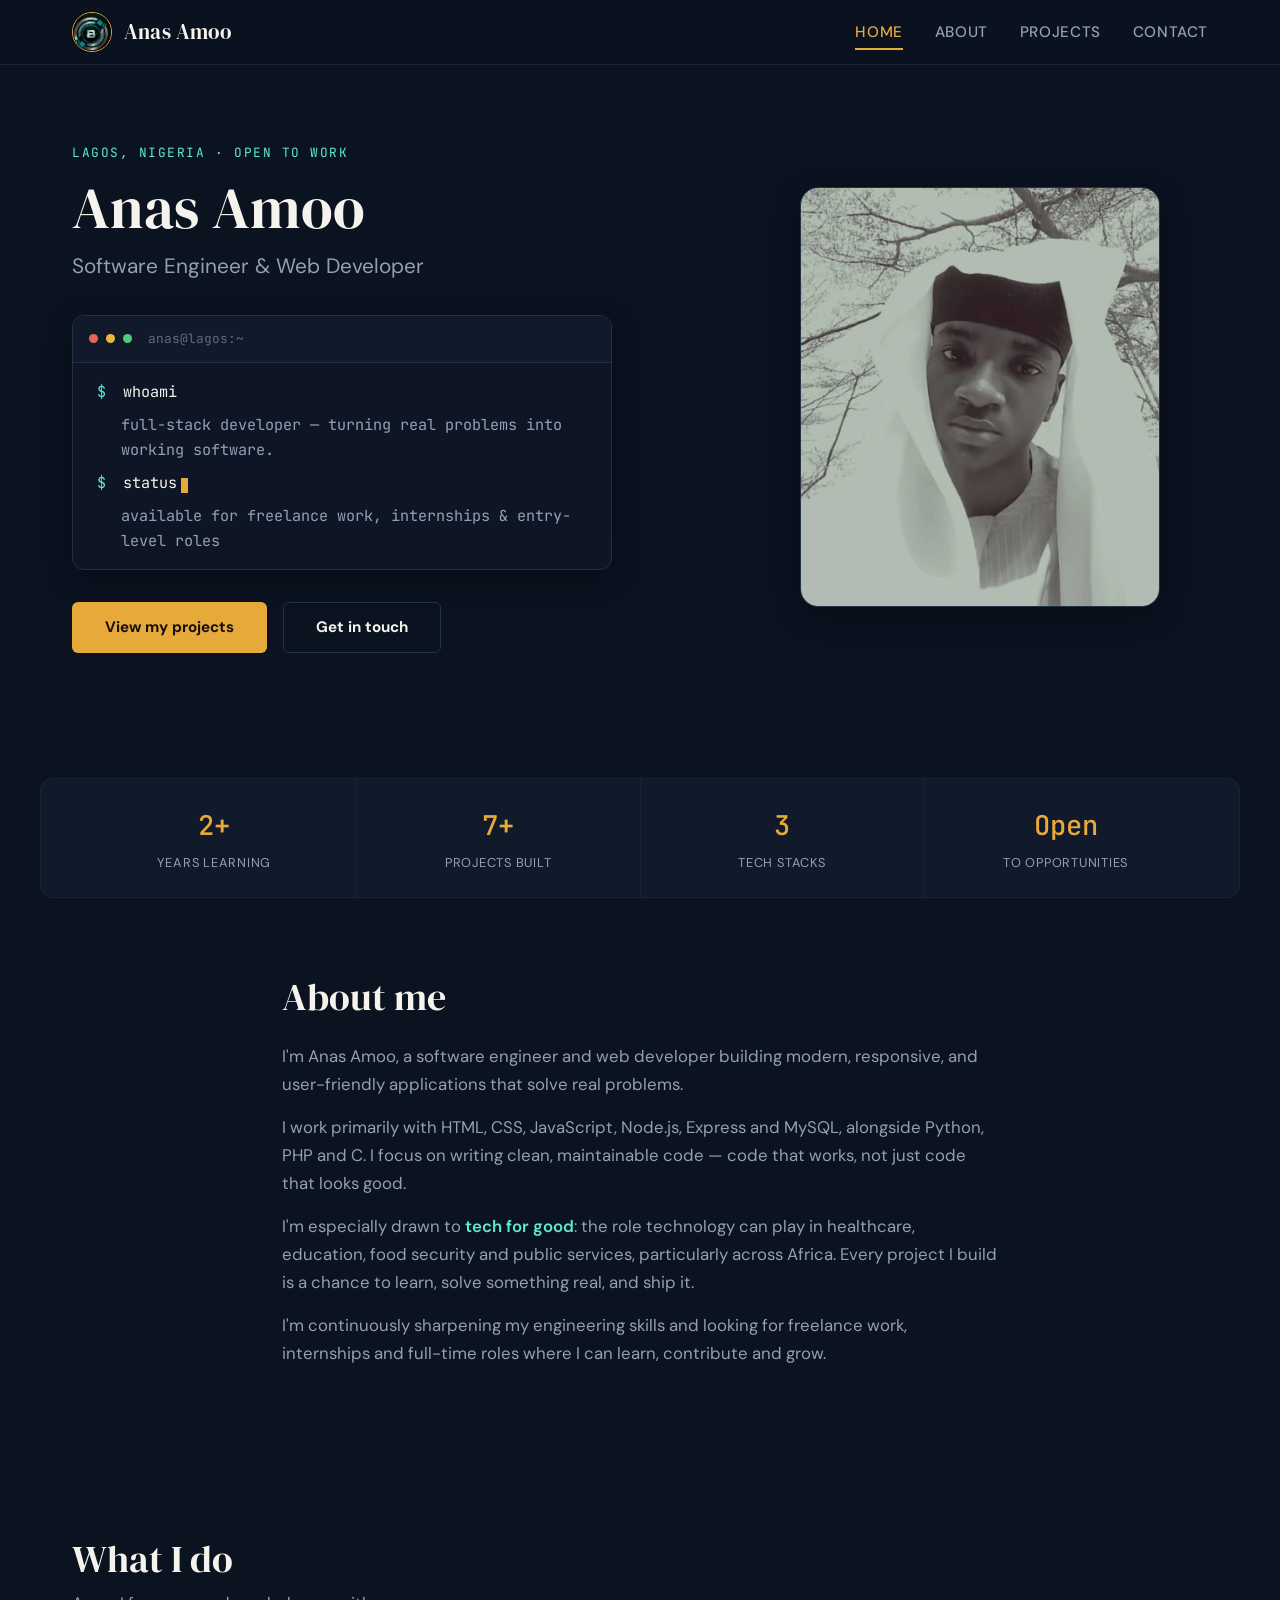
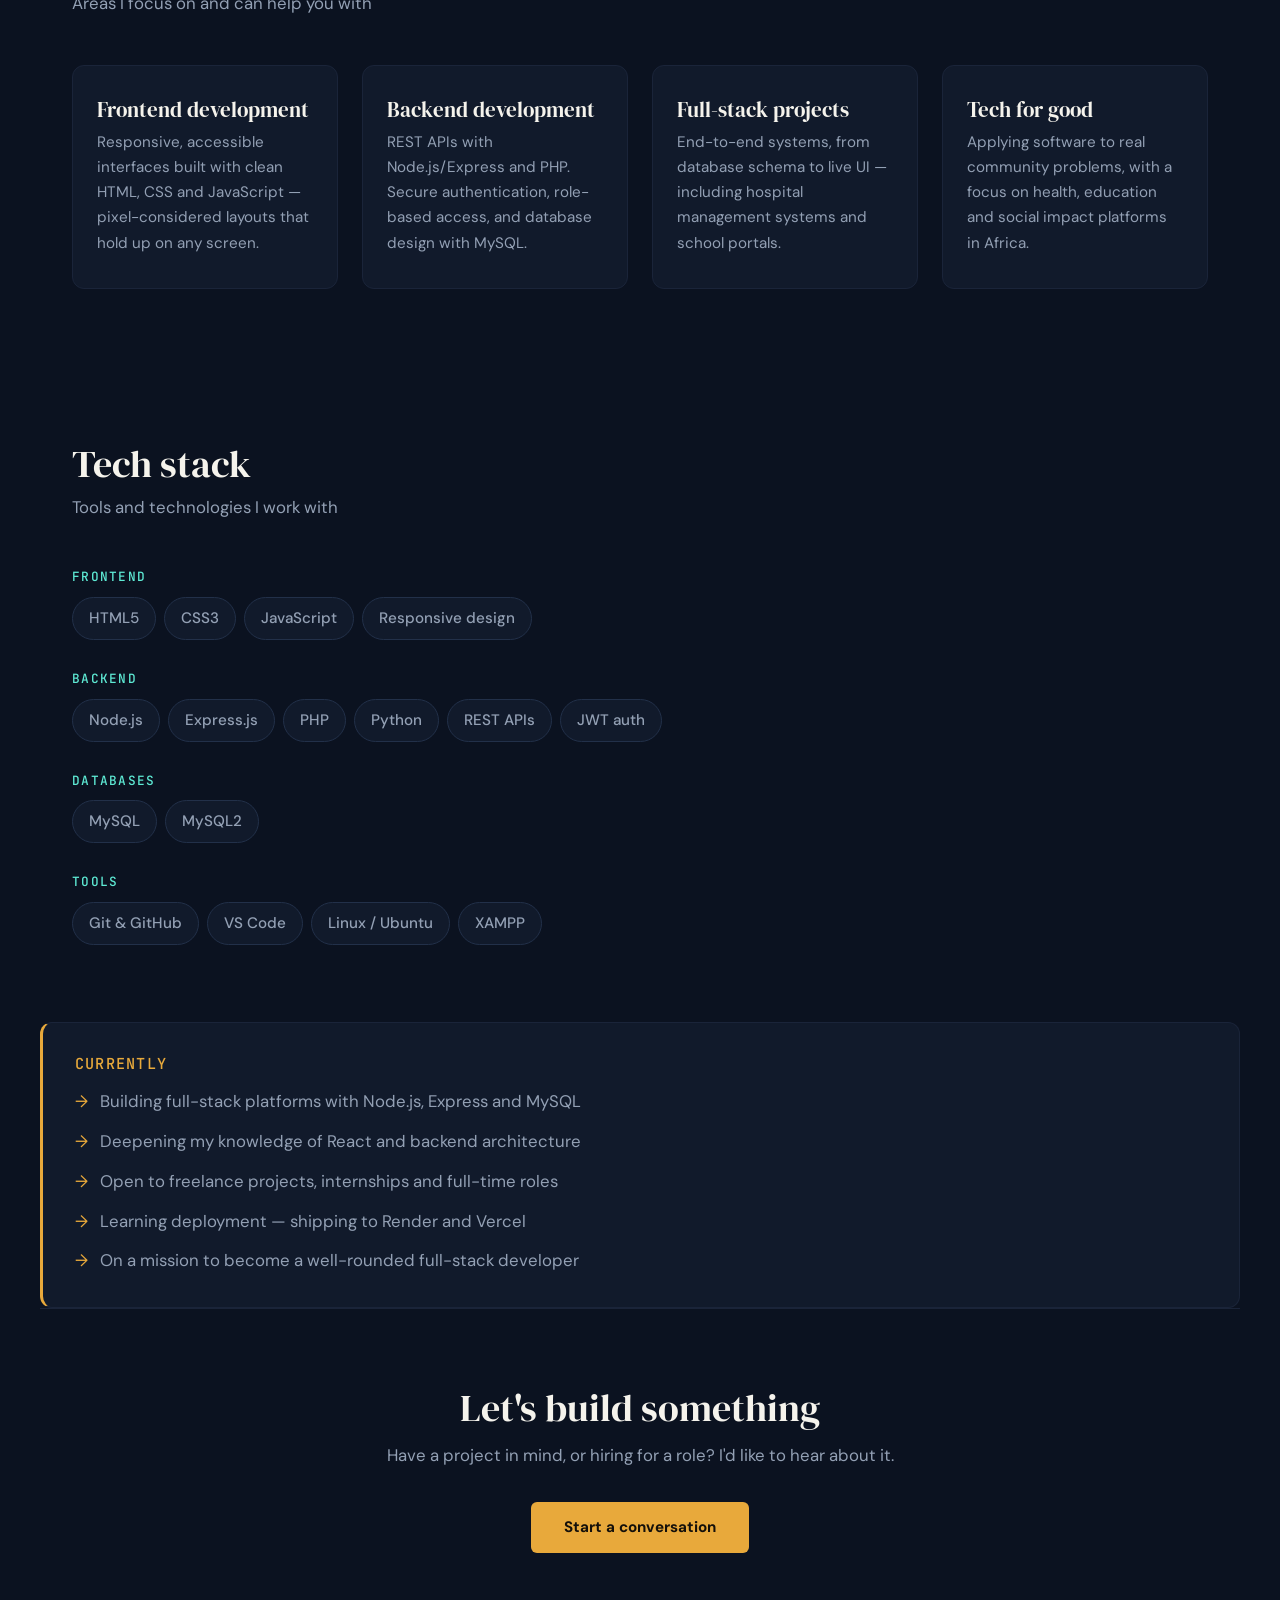
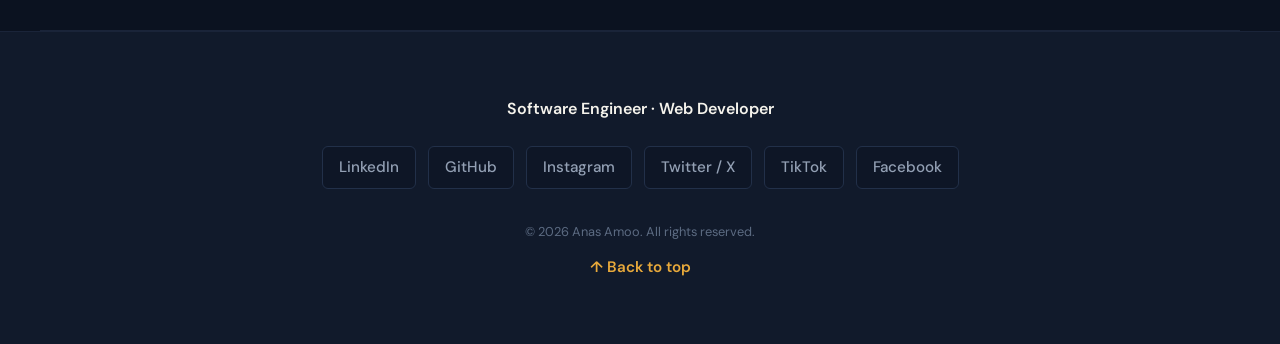
==== commit 4ae491e5: "Add My Personal Website" ====
--- a/portfolio/index.html
+++ b/portfolio/index.html
@@ -3,234 +3,231 @@
 <head>
   <meta charset="UTF-8">
   <meta name="viewport" content="width=device-width, initial-scale=1.0">
-  <title>BuildWithAnas</title>
+  <title>Anas Amoo — Software Engineer &amp; Web Developer</title>
+  <meta name="description" content="Anas Amoo is a self-taught full-stack developer building practical, real-world web applications with Node.js, Express, MySQL and JavaScript.">
+  <meta name="theme-color" content="#0B1220">
+
+  <!-- Open Graph -->
+  <meta property="og:title" content="Anas Amoo — Software Engineer & Web Developer">
+  <meta property="og:description" content="Full-stack developer building practical web applications. Open to freelance work, internships and full-time roles.">
+  <meta property="og:type" content="website">
+
   <link rel="preconnect" href="https://fonts.googleapis.com">
-  <link href="https://fonts.googleapis.com/css2?family=Cormorant+Garamond:wght@500;600&family=Inter:wght@400;500;600&display=swap" rel="stylesheet">
+  <link rel="preconnect" href="https://fonts.gstatic.com" crossorigin>
+  <link href="https://fonts.googleapis.com/css2?family=DM+Serif+Display&family=DM+Sans:wght@400;500;700&family=JetBrains+Mono:wght@400;500&display=swap" rel="stylesheet">
+
   <link rel="stylesheet" href="style.css">
-  <link rel="icon" type="images/jpeg" href="images/amoo.jpeg">
+  <link rel="icon" type="image/jpeg" href="images/amoo.jpeg">
 </head>
 <body>
 
-<nav>
-  <div class="nav-inner">
-    <a href="index.html" class="nav-logo">
-      <div class="nav-logo-icon">
-        <img src="images/amoo.jpeg" alt="Dextra Interiors logo">
-      </div>
-      <div class="nav-logo-text"><strong>BuildWithAnas</strong></div>
-    </a>
-
-    <button class="nav-toggle" id="navToggle" aria-label="Toggle navigation menu" aria-expanded="false" aria-controls="navMenu">
-      <span></span>
-      <span></span>
-      <span></span>
-    </button>
-
-    <ul id="navMenu">
-      <li><a href="#index.html" class="active">Home</a></li>
-      <li><a href="#about.html" class="active">About Me</a></li>
-      <li><a href="#projects.html" class="active">Projects</a></li>
-      <li><a href="#contact.html" class="active">Contact</a></li>
-    </ul>
-  </div>
-</nav>
-
-
-<!-- About section -->
-<div class="about">
-  <img src="images/img.jpeg" alt="Anas Amoo">
-
-  <div class="about-content">
-    <h2>Hi, I'm Anas Amoo.</h2>
-    <h3>Software Engineer & Web Developer.</h3>
-
-    <p>I build responsive, user-friendly web application and turn real-world problems into practical software solutions.</p>
-
-    
-
-    <div class="cta-buttons">
-      <a href="projects.html" class="btn btn-primary">View My Projects</a>
-      <a href="contact.html" class="btn btn-outline">Get In Touch</a>
+  <!-- Skip link for keyboard / screen-reader users -->
+  <a class="skip-link" href="#main">Skip to content</a>
+
+  <header>
+    <nav aria-label="Primary">
+      <div class="nav-inner">
+        <a href="index.html" class="nav-logo">
+          <span class="nav-logo-icon">
+            <img src="images/amoo.jpeg" alt="" width="40" height="40">
+          </span>
+          <span class="nav-logo-text">Anas Amoo</span>
+        </a>
+
+        <button class="nav-toggle" id="navToggle" aria-label="Toggle navigation menu" aria-expanded="false" aria-controls="navMenu">
+          <span></span><span></span><span></span>
+        </button>
+
+        <ul id="navMenu">
+          <li><a href="index.html" class="active" aria-current="page">Home</a></li>
+          <li><a href="about.html">About</a></li>
+          <li><a href="projects.html">Projects</a></li>
+          <li><a href="contact.html">Contact</a></li>
+        </ul>
+      </div>
+    </nav>
+  </header>
+
+  <main id="main">
+
+    <!-- ============ HERO ============ -->
+    <section class="hero">
+      <div class="hero-grid">
+        <div class="hero-content">
+          <p class="eyebrow">Lagos, Nigeria · Open to work</p>
+          <h1>Anas Amoo</h1>
+          <p class="hero-role">Software Engineer &amp; Web Developer</p>
+
+          <div class="terminal" role="img" aria-label="Terminal output reading: whoami — full-stack developer turning real problems into working software.">
+            <div class="terminal-bar">
+              <span class="dot dot-r" aria-hidden="true"></span>
+              <span class="dot dot-y" aria-hidden="true"></span>
+              <span class="dot dot-g" aria-hidden="true"></span>
+              <span class="terminal-title">anas@lagos:~</span>
+            </div>
+            <div class="terminal-body">
+              <p><span class="prompt">$</span> whoami</p>
+              <p class="terminal-out">full-stack developer — turning real problems into working software.</p>
+              <p><span class="prompt">$</span> status<span class="cursor" aria-hidden="true"></span></p>
+              <p class="terminal-out">available for freelance work, internships &amp; entry-level roles</p>
+            </div>
+          </div>
+
+          <div class="cta-buttons">
+            <a href="projects.html" class="btn btn-primary">View my projects</a>
+            <a href="contact.html" class="btn btn-outline">Get in touch</a>
+          </div>
+        </div>
+
+        <div class="hero-media">
+          <img src="images/img.jpeg" alt="Portrait of Anas Amoo" width="360" height="420" loading="eager">
+        </div>
+      </div>
+    </section>
+
+    <!-- ============ STATS ============ -->
+    <section class="stats-bar" aria-label="Quick facts">
+      <div class="stat-item">
+        <span class="stat-number">2+</span>
+        <span class="stat-label">Years learning</span>
+      </div>
+      <div class="stat-item">
+        <span class="stat-number">7+</span>
+        <span class="stat-label">Projects built</span>
+      </div>
+      <div class="stat-item">
+        <span class="stat-number">3</span>
+        <span class="stat-label">Tech stacks</span>
+      </div>
+      <div class="stat-item">
+        <span class="stat-number">Open</span>
+        <span class="stat-label">to opportunities</span>
+      </div>
+    </section>
+
+    <!-- ============ ABOUT ============ -->
+    <section class="about-me reveal" aria-labelledby="about-heading">
+      <h2 id="about-heading">About me</h2>
+      <p>I'm Anas Amoo, a software engineer and web developer building modern, responsive, and user-friendly applications that solve real problems.</p>
+      <p>I work primarily with HTML, CSS, JavaScript, Node.js, Express and MySQL, alongside Python, PHP and C. I focus on writing clean, maintainable code — code that works, not just code that looks good.</p>
+      <p>I'm especially drawn to <strong>tech for good</strong>: the role technology can play in healthcare, education, food security and public services, particularly across Africa. Every project I build is a chance to learn, solve something real, and ship it.</p>
+      <p>I'm continuously sharpening my engineering skills and looking for freelance work, internships and full-time roles where I can learn, contribute and grow.</p>
+    </section>
+
+    <!-- ============ WHAT I DO ============ -->
+    <section class="services reveal" aria-labelledby="services-heading">
+      <div class="section-head">
+        <h2 id="services-heading">What I do</h2>
+        <p class="section-subtitle">Areas I focus on and can help you with</p>
+      </div>
+
+      <div class="services-grid">
+        <article class="service-card">
+          <h3>Frontend development</h3>
+          <p>Responsive, accessible interfaces built with clean HTML, CSS and JavaScript — pixel-considered layouts that hold up on any screen.</p>
+        </article>
+        <article class="service-card">
+          <h3>Backend development</h3>
+          <p>REST APIs with Node.js/Express and PHP. Secure authentication, role-based access, and database design with MySQL.</p>
+        </article>
+        <article class="service-card">
+          <h3>Full-stack projects</h3>
+          <p>End-to-end systems, from database schema to live UI — including hospital management systems and school portals.</p>
+        </article>
+        <article class="service-card">
+          <h3>Tech for good</h3>
+          <p>Applying software to real community problems, with a focus on health, education and social impact platforms in Africa.</p>
+        </article>
+      </div>
+    </section>
+
+    <!-- ============ TECH STACK ============ -->
+    <section class="stack-section reveal" aria-labelledby="stack-heading">
+      <div class="section-head">
+        <h2 id="stack-heading">Tech stack</h2>
+        <p class="section-subtitle">Tools and technologies I work with</p>
+      </div>
+
+      <div class="stack-category">
+        <h3 class="stack-category-label">Frontend</h3>
+        <ul class="badges">
+          <li class="badge">HTML5</li>
+          <li class="badge">CSS3</li>
+          <li class="badge">JavaScript</li>
+          <li class="badge">Responsive design</li>
+        </ul>
+      </div>
+
+      <div class="stack-category">
+        <h3 class="stack-category-label">Backend</h3>
+        <ul class="badges">
+          <li class="badge">Node.js</li>
+          <li class="badge">Express.js</li>
+          <li class="badge">PHP</li>
+          <li class="badge">Python</li>
+          <li class="badge">REST APIs</li>
+          <li class="badge">JWT auth</li>
+        </ul>
+      </div>
+
+      <div class="stack-category">
+        <h3 class="stack-category-label">Databases</h3>
+        <ul class="badges">
+          <li class="badge">MySQL</li>
+          <li class="badge">MySQL2</li>
+        </ul>
+      </div>
+
+      <div class="stack-category">
+        <h3 class="stack-category-label">Tools</h3>
+        <ul class="badges">
+          <li class="badge">Git &amp; GitHub</li>
+          <li class="badge">VS Code</li>
+          <li class="badge">Linux / Ubuntu</li>
+          <li class="badge">XAMPP</li>
+        </ul>
+      </div>
+    </section>
+
+    <!-- ============ CURRENTLY ============ -->
+    <section class="currently-section reveal" aria-labelledby="currently-heading">
+      <h2 id="currently-heading">Currently</h2>
+      <ul class="currently-list">
+        <li>Building full-stack platforms with Node.js, Express and MySQL</li>
+        <li>Deepening my knowledge of React and backend architecture</li>
+        <li>Open to freelance projects, internships and full-time roles</li>
+        <li>Learning deployment — shipping to Render and Vercel</li>
+        <li>On a mission to become a well-rounded full-stack developer</li>
+      </ul>
+    </section>
+
+    <!-- ============ CONTACT CTA ============ -->
+    <section class="cta-band reveal" aria-labelledby="cta-heading">
+      <h2 id="cta-heading">Let's build something</h2>
+      <p>Have a project in mind, or hiring for a role? I'd like to hear about it.</p>
+      <a href="contact.html" class="btn btn-primary">Start a conversation</a>
+    </section>
+
+  </main>
+
+  <footer class="site-footer">
+    <div class="footer-inner">
+      <p class="footer-tagline">Software Engineer · Web Developer</p>
+
+      <ul class="socials-grid" aria-label="Social links">
+        <li><a class="social-link" href="https://www.linkedin.com/in/anas-amoo-0173523a8" target="_blank" rel="noopener noreferrer">LinkedIn</a></li>
+        <li><a class="social-link" href="https://github.com/buildwithanas" target="_blank" rel="noopener noreferrer">GitHub</a></li>
+        <li><a class="social-link" href="https://www.instagram.com/anas_devs" target="_blank" rel="noopener noreferrer">Instagram</a></li>
+        <li><a class="social-link" href="https://twitter.com/Amoo_Anas1" target="_blank" rel="noopener noreferrer">Twitter / X</a></li>
+        <li><a class="social-link" href="https://www.tiktok.com/@anas.devs" target="_blank" rel="noopener noreferrer">TikTok</a></li>
+        <li><a class="social-link" href="https://www.facebook.com/@anasamoo" target="_blank" rel="noopener noreferrer">Facebook</a></li>
+      </ul>
+
+      <p class="footer-copy">&copy; <span id="year"></span> Anas Amoo. All rights reserved.</p>
+      <a href="#main" class="back-to-top">↑ Back to top</a>
     </div>
-  </div>
-</div>
-
-  <!-- Stats bar -->
-<div class="stats-bar reveal">
-  <div class="stat-item">
-    <span class="stat-number">2+</span>
-    <span class="stat-label">Years Learning</span>
-  </div>
-  <div class="stat-item">
-    <span class="stat-number">7+</span>
-    <span class="stat-label">Projects Built</span>
-  </div>
-  <div class="stat-item">
-    <span class="stat-number">3</span>
-    <span class="stat-label">Tech Stacks</span>
-  </div>
-  <div class="stat-item">
-    <span class="stat-number">Open</span>
-    <span class="stat-label">to Opportunities</span>
-  </div>
-</div>
-
-<div class="about-me" reveal>
-    <h2>About Me</h2>
-
-    <p>I'm Anas Amoo, a Software Engineer and Web Developer passionate about building modern, responsive, and user-friendly applications that solve real-world problems.</p>
-
-    <p>I work with technologies including HTML, CSS, JavaScript, C, Python, and MySQL, and I enjoy turning ideas into practical software. I focus on writing clean, maintainable code that works, not just code that looks good.</p>
-
-    <p>I'm particularly interested in Tech for Good and the role technology can play in addressing challenges in healthcare, education, food security, and public services, especially across Africa and other developing regions. Every project I build is an opportunity to learn, solve a problem, and create something useful.</p>
-
-    <p>I'm continuously developing my engineering skills and looking for opportunities to learn, contribute, collaborate, and grow through meaningful projects, internships, freelance work, and professional opportunities.</p>
-
-    </div>
-
-    <!-- What I do -->
-<div class="section-title" reveal>What I Do</div>
-<p class="section-subtitle">Areas I focus on and can help you with:</p>
-<div class="services-grid">
-  <div class="service-card">
-    <h3>Frontend Development</h3>
-    <p>Building responsive, accessible UIs with clean HTML, CSS, and JavaScript. Pixel-perfect layouts that work on any screen.</p>
-  </div>
-  <div class="service-card">
-    <h3>Backend Development</h3>
-    <p>REST APIs with Node.js/Express and PHP. Secure authentication, role-based access, and database design with MySQL & MongoDB.</p>
-  </div>
-  <div class="service-card">
-    <h3>Full-Stack Projects</h3>
-    <p>End-to-end systems from database schema to live UI. I've built hospital management systems, school portals, and more.</p>
-  </div>
-  <div class="service-card">
-    <h3>Tech for Good</h3>
-    <p>Leveraging tech to solve real community problems. Especially interested in health, education, and social impact platforms in Africa.</p>
-  </div>
-</div>
-
-<!-- Tech stack -->
-<div class="stack-section">
-  <div class="section-title">Tech Stack</div>
-  <p class="section-subtitle">Tools and technologies I work with:</p>
-
-  <div class="stack-category">
-    <div class="stack-category-label">Frontend</div>
-    <div class="badges">
-      <span class="badge">HTML5</span>
-      <span class="badge">CSS3</span>
-      <span class="badge">JavaScript</span>
-      <span class="badge">Responsive Design</span>
-    </div>
-  </div>
-
-  <div class="stack-category">
-    <div class="stack-category-label">Backend</div>
-    <div class="badges">
-      <span class="badge">Python</span>
-      <span class="badge">Express.js</span>
-      <span class="badge">C</span>
-      <span class="badge">REST APIs</span>
-      <span class="badge">JWT Auth</span>
-    </div>
-  </div>
-
-  <div class="stack-category">
-    <div class="stack-category-label">Databases</div>
-    <div class="badges">
-      <span class="badge">MySQL</span>
-      <span class="badge">MySQL2</span>
-    </div>
-  </div>
-
-  <div class="stack-category">
-    <div class="stack-category-label">Tools</div>
-    <div class="badges">
-      <span class="badge">Git</span>
-      <span class="badge">GitHub</span>
-      <span class="badge">VS Code</span>
-      <span class="badge">Ubuntu</span>
-      <span class="badge">Linux</span>
-      <span class="badge">XAMPP</span>
-    </div>
-  </div>
-</div>
-
-
-<!-- Currently -->
-<div class="currently-section">
-  <h3> Currently</h3>
-  <ul class="currently-list">
-    <li>Building MediCore HMS — a full-stack Hospital Management System</li>
-    <li>Deepening my knowledge of React and backend architecture</li>
-    <li>Open to freelance projects, internships, and full-time roles</li>
-    <li>Learning deployment — preparing to go live on Render & Vercel</li>
-    <li>On a mission to become a fullstack developer in the next 400 days</li>
-  </ul>
-</div>
-
-
-<div class="footer">
-  <p>Software Engineer . Web Developer</p> 
-  <p>&copy; 2026 Anas Amoo. All rights reserved.</p>
-  <a href="#" class="back-to-top">↑ Back to top</a>
-</div>
-
-<div class="socials-grid">
-  <a class="social-link" href="https://www.linkedin.com/in/anas-amoo-0173523a8" target="_blank">
-    LinkedIn
-  </a>
-  <a class="social-link" href="https://github.com/buildwithanas" target="_blank">GitHub
-  </a>
-  <a class="social-link" href="https://www.instagram.com/anas_devs" target="_blank">Instagram
-  </a>
-  <a class="social-link" href="https://twitter.com/Amoo_Anas1" target="_blank">Twitter / X
-  </a>
-  <a class="social-link" href="https://www.tiktok.com/@anas.devs" target="_blank">TikTok
-  </a>
-  <a class="social-link" href="https://www.facebook.com/@anasamoo" target="_blank">facebook
-  </a>
-</div>
-
-
-
-<script>
-  // Mobile nav toggle
-  const navToggle = document.getElementById('navToggle');
-  const navMenu = document.getElementById('navMenu');
-
-  navToggle.addEventListener('click', () => {
-    const isOpen = navMenu.classList.toggle('open');
-    navToggle.classList.toggle('open', isOpen);
-    navToggle.setAttribute('aria-expanded', isOpen);
-  });
-
-  navMenu.querySelectorAll('a').forEach(link => {
-    link.addEventListener('click', () => {
-      navMenu.classList.remove('open');
-      navToggle.classList.remove('open');
-      navToggle.setAttribute('aria-expanded', 'false');
-    });
-  });
-
-  // Scroll reveal
-  document.addEventListener('DOMContentLoaded', () => {
-    const revealEls = document.querySelectorAll('.reveal');
-    if (!('IntersectionObserver' in window)) {
-      revealEls.forEach(el => el.classList.add('reveal-active'));
-      return;
-    }
-    const observer = new IntersectionObserver((entries) => {
-      entries.forEach(entry => {
-        if (entry.isIntersecting) {
-          entry.target.classList.add('reveal-active');
-          observer.unobserve(entry.target);
-        }
-      });
-    }, { threshold: 0.15 });
-    revealEls.forEach(el => observer.observe(el));
-  });
-</script>
+  </footer>
+
+  <script src="script.js" defer></script>
 </body>
 </html>
--- a/portfolio/style.css
+++ b/portfolio/style.css
@@ -1,67 +1,180 @@
-* {
-      margin: 0;
-      padding: 0;
-      box-sizing: border-box;
-    }
+/* ==========================================================
+   DESIGN TOKENS
+   ========================================================== */
+:root {
+  /* Color — deep navy ground, warm amber as primary accent,
+     muted teal kept as a quiet secondary nod to the old palette */
+  --color-bg:        #0B1220;
+  --color-bg-raised: #111A2B;
+  --color-bg-panel:  #0E1626;
+  --color-border:    #223049;
+  --color-border-soft: #1A2439;
+
+  --color-text:       #F5F3EC;
+  --color-text-muted: #93A0B4;
+  --color-text-faint: #5C6B82;
+
+  --color-accent:       #E8A93B; /* amber — primary */
+  --color-accent-strong:#F5C368;
+  --color-accent-2:     #5EEAD4; /* teal — secondary */
+
+  --color-focus: #F5C368;
+
+  /* Typography */
+  --font-display: 'DM Serif Display', Georgia, serif;
+  --font-body: 'DM Sans', -apple-system, BlinkMacSystemFont, 'Segoe UI', sans-serif;
+  --font-mono: 'JetBrains Mono', ui-monospace, SFMono-Regular, Menlo, monospace;
+
+  --text-xs:   clamp(0.75rem, 0.72rem + 0.15vw, 0.8rem);
+  --text-sm:   clamp(0.875rem, 0.84rem + 0.15vw, 0.95rem);
+  --text-base: clamp(1rem, 0.96rem + 0.2vw, 1.05rem);
+  --text-lg:   clamp(1.15rem, 1.1rem + 0.25vw, 1.3rem);
+  --text-xl:   clamp(1.4rem, 1.3rem + 0.5vw, 1.7rem);
+  --text-2xl:  clamp(1.8rem, 1.6rem + 1vw, 2.4rem);
+  --text-3xl:  clamp(2.4rem, 2rem + 2vw, 3.6rem);
+
+  /* Spacing scale (4px base) */
+  --space-1: 0.25rem;
+  --space-2: 0.5rem;
+  --space-3: 0.75rem;
+  --space-4: 1rem;
+  --space-5: 1.5rem;
+  --space-6: 2rem;
+  --space-8: 3rem;
+  --space-10: 4rem;
+  --space-12: 6rem;
+
+  --section-pad-y: clamp(3rem, 6vw, 6rem);
+  --content-width: 1200px;
+
+  --radius-sm: 6px;
+  --radius-md: 12px;
+  --radius-lg: 18px;
+
+  --shadow-card: 0 8px 30px rgba(0, 0, 0, 0.35);
+  --ease: cubic-bezier(0.4, 0, 0.2, 1);
+}
+
+/* ==========================================================
+   RESET
+   ========================================================== */
+*, *::before, *::after { box-sizing: border-box; }
+html { scroll-behavior: smooth; }
+
 body {
-      font-family: 'Segoe UI', Tahoma, Geneva, Verdana, sans-serif;
-      background-color: #000000;
-      color: #ffffff;
-      line-height: 1.75;
-}
-/* ============================================
+  margin: 0;
+  font-family: var(--font-body);
+  background: var(--color-bg);
+  color: var(--color-text);
+  line-height: 1.65;
+  -webkit-font-smoothing: antialiased;
+}
+
+img { max-width: 100%; display: block; }
+ul { list-style: none; margin: 0; padding: 0; }
+a { color: inherit; }
+
+h1, h2, h3 {
+  font-family: var(--font-display);
+  font-weight: 400;
+  line-height: 1.15;
+  margin: 0;
+}
+
+p { margin: 0; }
+
+/* Visible keyboard focus everywhere */
+:focus-visible {
+  outline: 2px solid var(--color-focus);
+  outline-offset: 3px;
+  border-radius: var(--radius-sm);
+}
+
+@media (prefers-reduced-motion: reduce) {
+  html { scroll-behavior: auto; }
+  *, *::before, *::after {
+    animation-duration: 0.001ms !important;
+    animation-iteration-count: 1 !important;
+    transition-duration: 0.001ms !important;
+    scroll-behavior: auto !important;
+  }
+}
+
+/* Skip link */
+.skip-link {
+  position: absolute;
+  left: -9999px;
+  top: 0;
+  background: var(--color-accent);
+  color: #0B1220;
+  padding: var(--space-3) var(--space-5);
+  font-weight: 700;
+  z-index: 1000;
+  border-radius: 0 0 var(--radius-sm) 0;
+}
+.skip-link:focus {
+  left: 0;
+}
+
+/* Section width helper */
+main > section {
+  max-width: var(--content-width);
+  margin: 0 auto;
+  padding: var(--section-pad-y) var(--space-6);
+}
+
+/* ==========================================================
    NAVIGATION
-   ============================================ */
+   ========================================================== */
 nav {
-  background: #0a0a0a;
-  border-bottom: 1px solid #2a2a2a;
+  background: rgba(11, 18, 32, 0.85);
+  backdrop-filter: blur(10px);
+  border-bottom: 1px solid var(--color-border-soft);
   position: sticky;
   top: 0;
   z-index: 100;
 }
 
 .nav-inner {
+  max-width: var(--content-width);
   margin: 0 auto;
   display: flex;
   align-items: center;
   justify-content: space-between;
-  padding: 14px 24px;
+  padding: var(--space-3) var(--space-6);
 }
 
 .nav-logo {
   display: flex;
   align-items: center;
-  gap: 14px;
+  gap: var(--space-3);
   text-decoration: none;
   min-width: 0;
 }
 
 .nav-logo-icon {
-  width: 56px;
-  height: 56px;
+  width: 40px;
+  height: 40px;
   border-radius: 50%;
   overflow: hidden;
-  border: 1px solid rgb(1, 255, 221);
+  border: 1.5px solid var(--color-accent);
   flex-shrink: 0;
 }
 
 .nav-logo-icon img {
-  width: 102%;
-  height: 85%;
+  width: 100%;
+  height: 100%;
   object-fit: cover;
-  transform: scale(1.2);
 }
 
 .nav-logo-text {
-  font-family: 'Cormorant Garamond', serif;
-  font-size: clamp(1.2rem, 3vw, 1.7rem);
-  font-weight: 600;
-  color: #00ffcc;
-  letter-spacing: 0.03em;
+  font-family: var(--font-display);
+  font-size: var(--text-lg);
+  color: var(--color-text);
+  letter-spacing: 0.01em;
   white-space: nowrap;
 }
 
-/* Mobile menu toggle button */
 .nav-toggle {
   display: none;
   flex-direction: column;
@@ -70,68 +183,72 @@
   width: 40px;
   height: 40px;
   background: transparent;
-  border: 1px solid rgba(0, 253, 190, 0.4);
-  border-radius: 6px;
+  border: 1px solid var(--color-border);
+  border-radius: var(--radius-sm);
   cursor: pointer;
 }
 
 .nav-toggle span {
   display: block;
-  width: 20px;
+  width: 18px;
   height: 2px;
   margin: 0 auto;
-  background: #00ffcc;
-  transition: transform 0.25s ease, opacity 0.25s ease;
+  background: var(--color-accent);
+  transition: transform 0.25s var(--ease), opacity 0.25s var(--ease);
 }
 
 .nav-toggle.open span:nth-child(1) { transform: translateY(7px) rotate(45deg); }
 .nav-toggle.open span:nth-child(2) { opacity: 0; }
 .nav-toggle.open span:nth-child(3) { transform: translateY(-7px) rotate(-45deg); }
 
-nav ul {
+#navMenu {
   display: flex;
   align-items: center;
-  gap: 55px;
-  list-style: none;
-  padding-right: 350px;
-}
-
-nav ul a {
+  gap: var(--space-6);
+}
+
+#navMenu a {
   position: relative;
   text-decoration: none;
-  color: #faf9f5;
-  font-size: 0.95rem;
-  font-weight: 600;
-  letter-spacing: 0.06em;
+  color: var(--color-text-muted);
+  font-size: var(--text-sm);
+  font-weight: 500;
+  letter-spacing: 0.04em;
   text-transform: uppercase;
-  transition: color 0.25s ease;
-}
-
-nav ul a::after {
+  transition: color 0.2s var(--ease);
+  padding: var(--space-1) 0;
+}
+
+#navMenu a::after {
   content: '';
   position: absolute;
   left: 0;
-  bottom: 0;
+  bottom: -4px;
   width: 0%;
-  height: 1px;
-  background: #00ffcc;
-  transition: width 0.3s ease;
-}
-
-nav ul a:hover,
-nav ul a:focus-visible {
-  color: #ffffff;
-}
-
-nav ul a:hover::after,
-nav ul a:focus-visible::after {
+  height: 2px;
+  background: var(--color-accent);
+  transition: width 0.25s var(--ease);
+}
+
+#navMenu a:hover,
+#navMenu a:focus-visible {
+  color: var(--color-text);
+}
+
+#navMenu a:hover::after,
+#navMenu a:focus-visible::after,
+#navMenu a.active::after {
   width: 100%;
+}
+
+#navMenu a.active {
+  color: var(--color-accent);
 }
 
 @media (max-width: 780px) {
   .nav-toggle { display: flex; }
 
-  nav ul {
+  #navMenu {
     position: absolute;
     top: 100%;
     left: 0;
@@ -139,504 +256,450 @@
     flex-direction: column;
     align-items: flex-start;
     gap: 0;
-    background: #0a0a0a;
-    border-bottom: 1px solid rgba(29, 77, 64, 0.08);
+    background: var(--color-bg-raised);
+    border-bottom: 1px solid var(--color-border-soft);
     max-height: 0;
     overflow: hidden;
-    transition: max-height 0.3s ease;
+    transition: max-height 0.3s var(--ease);
   }
 
-  nav ul.open {
-    max-height: 400px;
-  }
-
-  nav ul li {
-    width: 100%;
-  }
-
-  nav ul a {
+  #navMenu.open { max-height: 400px; }
+
+  #navMenu li { width: 100%; }
+
+  #navMenu a {
     display: block;
     width: 100%;
-    padding: 16px 24px;
-    border-top: 1px solid rgba(29, 77, 64, 0.08);
+    padding: var(--space-4) var(--space-6);
+    border-top: 1px solid var(--color-border-soft);
   }
 }
 
-
-/* ── About section ── */
-.about {
-  margin-top: 30px;
-  display: flex;
-  align-items: flex-start;
-  gap: 80px;
+/* ==========================================================
+   HERO
+   ========================================================== */
+.hero { padding-top: clamp(2.5rem, 6vw, 5rem); }
+
+.hero-grid {
+  display: grid;
+  grid-template-columns: 1.15fr 0.85fr;
+  gap: var(--space-10);
+  align-items: center;
+}
+
+.eyebrow {
+  font-family: var(--font-mono);
+  font-size: var(--text-xs);
+  color: var(--color-accent-2);
+  letter-spacing: 0.12em;
+  text-transform: uppercase;
+  margin-bottom: var(--space-3);
+}
+
+.hero-content h1 {
+  font-size: var(--text-3xl);
+  color: var(--color-text);
+}
+
+.hero-role {
+  font-size: var(--text-lg);
+  color: var(--color-text-muted);
+  margin-top: var(--space-2);
+  margin-bottom: var(--space-6);
+}
+
+/* Signature element: terminal card */
+.terminal {
+  background: var(--color-bg-panel);
+  border: 1px solid var(--color-border);
+  border-radius: var(--radius-md);
+  overflow: hidden;
+  box-shadow: var(--shadow-card);
+  margin-bottom: var(--space-6);
+  max-width: 540px;
+}
+
+.terminal-bar {
+  display: flex;
+  align-items: center;
+  gap: var(--space-2);
+  padding: var(--space-3) var(--space-4);
+  background: var(--color-bg-raised);
+  border-bottom: 1px solid var(--color-border);
+}
+
+.dot { width: 9px; height: 9px; border-radius: 50%; display: inline-block; }
+.dot-r { background: #E8635B; }
+.dot-y { background: #E8B93B; }
+.dot-g { background: #4FC97C; }
+
+.terminal-title {
+  font-family: var(--font-mono);
+  font-size: var(--text-xs);
+  color: var(--color-text-faint);
+  margin-left: var(--space-2);
+}
+
+.terminal-body {
+  padding: var(--space-4) var(--space-5);
+  font-family: var(--font-mono);
+  font-size: var(--text-sm);
+}
+
+.terminal-body p { margin-bottom: var(--space-2); }
+.terminal-body p:last-child { margin-bottom: 0; }
+
+.prompt { color: var(--color-accent-2); margin-right: var(--space-2); }
+.terminal-out { color: var(--color-text-muted); padding-left: var(--space-5); }
+
+.cursor {
+  display: inline-block;
+  width: 7px;
+  height: 1em;
+  background: var(--color-accent);
+  margin-left: var(--space-1);
+  vertical-align: text-bottom;
+  animation: blink 1s step-end infinite;
+}
+
+@keyframes blink {
+  50% { opacity: 0; }
+}
+
+.hero-media img {
+  width: 100%;
+  max-width: 360px;
+  aspect-ratio: 6 / 7;
+  object-fit: cover;
+  border-radius: var(--radius-lg);
+  border: 1px solid var(--color-border);
+  box-shadow: var(--shadow-card);
+  margin-inline: auto;
+}
+
+/* ==========================================================
+   BUTTONS
+   ========================================================== */
+.cta-buttons {
+  display: flex;
+  gap: var(--space-4);
   flex-wrap: wrap;
-  margin-bottom: 20px;
-  max-width: 1200px;
-  text-align: justify;
-}
-
-.about img {
-  width: 350px;
-  height: 400px;
-  object-fit: cover;
-  border-radius: 10px;
-  border: 2px solid #00ffcc;
-  box-shadow: 0 15px 35px rgba(0, 255, 204, 0.15);
-  flex-shrink: 0;
-  margin-left: 200px;
-}
-
-.about-content {
-  flex: 1;
-  min-width: 300px;
-  max-width: 500px;
-}
-
-.about h2 {
-  margin-top: 30px;
-  font-size: 1.65rem;
-  margin-bottom: 7px;
-  color: #00ffcc;
-}
-
-.about h3 {
-  font-size: 1.55rem;
-  margin-bottom: 7px;
-  color: #00ffcc;
-}
-
-.about p {
-  font-size: 1rem;
-  font-weight: 200;
-  margin-bottom: 18px;
-  color: #ffffff;
-  line-height: 40px;
-}
-
-/* ── CTA buttons ── */
-.cta-buttons {
-  display: flex;
-  gap: 14px;
-  flex-wrap: wrap;
-  margin-top: 30px;
 }
 
 .btn {
   display: inline-flex;
   align-items: center;
-  gap: 8px;
-  padding: 10px 20px;
-  border-radius: 8px;
-  font-size: 0.95rem;
-  font-weight: 600;
+  gap: var(--space-2);
+  padding: var(--space-3) var(--space-6);
+  border-radius: var(--radius-sm);
+  font-size: var(--text-sm);
+  font-weight: 700;
   text-decoration: none;
   cursor: pointer;
-  transition: all 0.25s ease;
-  border: none;
+  transition: transform 0.2s var(--ease), box-shadow 0.2s var(--ease), background 0.2s var(--ease);
+  border: 1.5px solid transparent;
 }
 
 .btn-primary {
-  background: #00ffcc;
-  color: #0f0f0f;
+  background: var(--color-accent);
+  color: #14100A;
 }
 
 .btn-primary:hover {
-  background: #00e6b8;
+  background: var(--color-accent-strong);
   transform: translateY(-2px);
-  box-shadow: 0 8px 24px rgba(0, 255, 204, 0.3);
+  box-shadow: 0 10px 26px rgba(232, 169, 59, 0.25);
 }
 
 .btn-outline {
   background: transparent;
-  color: #00ffcc;
-  border: 1px solid #00ffcc;
+  color: var(--color-text);
+  border-color: var(--color-border);
 }
 
 .btn-outline:hover {
-  background: rgba(0, 255, 204, 0.08);
+  border-color: var(--color-accent);
+  color: var(--color-accent);
   transform: translateY(-2px);
 }
-@media (max-width: 900px) {
-  .about img {
-    width: 350px;
-    height: 320px;
-    margin-left: 20px;
-    margin-bottom: 10px;
-  }
-  .about-content {
-    max-width: 360px;
-  }
-  .about h2{
-    margin-top: -60px;
-    font-size: 1.05rem;
-    margin-left: 30px;
-  }
-  .about h3{
-    font-size: 1.05rem;
-    margin-left: 30px;
-  }
-  .about p {
-    margin-left: 30px;
-  }
-  .cta-buttons{
-    margin-left: 30px;
-  }
-  .btn {
-    padding: 4px 2px;
-    font-size: 0.75rem;
-  }
-}
-
-/* ── Stats bar ── */
+
+/* ==========================================================
+   STATS BAR
+   ========================================================== */
 .stats-bar {
   display: flex;
-  justify-content: center;
-  gap: 0;
   flex-wrap: wrap;
-  background: #0a0a0a;
-  border: 1px solid #2a2a2a;
-  border-radius: 8px;
-  margin-bottom: 35px;
+  max-width: var(--content-width);
+  margin: var(--space-8) auto 0;
+  padding: 0 var(--space-6);
+  background: var(--color-bg-raised);
+  border: 1px solid var(--color-border-soft);
+  border-radius: var(--radius-md);
   overflow: hidden;
-  color: #ffffff;
-  margin-left: 10px;
 }
 
 .stat-item {
   flex: 1;
-  min-width: 100px;
-  padding: 11px 5px;
+  min-width: 130px;
+  padding: var(--space-5) var(--space-3);
   text-align: center;
-  border-right: 1px solid #2a2a2a;
-}
-
-.stat-item:last-child {
-  border-right: none;
-}
+  border-right: 1px solid var(--color-border-soft);
+}
+
+.stat-item:last-child { border-right: none; }
 
 .stat-number {
-  font-size: 1.3rem;
+  display: block;
+  font-family: var(--font-mono);
+  font-size: var(--text-xl);
   font-weight: 500;
-  color: #00ffcc;
+  color: var(--color-accent);
+}
+
+.stat-label {
   display: block;
-}
-
-.stat-label {
-  font-size: 0.95rem;
-  color: #ffffff;
-  margin-top: 2px;
-}
-@media (max-width: 768px) {
-  .stats-bar {
-    margin-left: 5px;
-    max-width: 790px;
-    flex-direction: row;
-    flex-wrap: nowrap;
-  }
-  .stat-item {
-    padding: 3px 2px;
-
-  }
-  .stat-number {
-    font-size: 1rem;
-  }
-  .stat-label {
-    font-size: 0.75rem;
-  }
-}
-
-.about-me h2{
-  color: #00ffcc;
-  text-align: center;
-}
-.about-me p {
-  font-size: 0.95rem;
-  text-align: justify;
-  max-width: 1200px;
-  padding-left: 90px;
-}
-@media (max-width: 768px) {
-  .about-me {
-    max-width: 500px;
-  }
-  .about-me h2 {
-    font-size: 1.3rem;
-    margin-left: -80px;
-  }
-  .about-me p {
-    margin-left: -70px;
-    margin-right: 20px;
-    max-width: 600px;
-  }
-}
-
-/* ── What I do cards ── */
-.section-title {
-  font-size: 1.45rem;
-  font-weight: 700;
-  color: #00ffcc;
-  margin-bottom: 8px;
-  text-align: center;
-}
-
-.section-subtitle {
-  color: #ffffff;
-  font-size: 1.2rem;
-  margin-bottom: 20px;
-  margin-left: 90px;
-}
-
+  font-size: var(--text-xs);
+  color: var(--color-text-muted);
+  margin-top: var(--space-1);
+  text-transform: uppercase;
+  letter-spacing: 0.06em;
+}
+
+/* ==========================================================
+   ABOUT
+   ========================================================== */
+.about-me {
+  max-width: 780px;
+}
+
+.about-me h2 { font-size: var(--text-2xl); margin-bottom: var(--space-5); }
+.about-me p { color: var(--color-text-muted); margin-bottom: var(--space-4); font-size: var(--text-base); }
+.about-me strong { color: var(--color-accent-2); font-weight: 600; }
+
+/* ==========================================================
+   SECTION HEADS
+   ========================================================== */
+.section-head { margin-bottom: var(--space-8); }
+.section-head h2 { font-size: var(--text-2xl); margin-bottom: var(--space-2); }
+.section-subtitle { color: var(--color-text-muted); font-size: var(--text-base); }
+
+/* ==========================================================
+   SERVICES
+   ========================================================== */
 .services-grid {
   display: grid;
   grid-template-columns: repeat(auto-fit, minmax(240px, 1fr));
-  gap: -18px;
-  margin-bottom: 25px;
-  padding-left: 80px;
-  padding-right: 80px;
+  gap: var(--space-5);
 }
 
 .service-card {
-  background: #0a0a0a;
-  border: 1px solid #2a2a2a;
-  border-radius: 14px;
-  padding: 20px 12px;
-  width: 250px;
-  transition: border-color 0.3s ease, transform 0.3s ease;
+  background: var(--color-bg-raised);
+  border: 1px solid var(--color-border-soft);
+  border-radius: var(--radius-md);
+  padding: var(--space-6) var(--space-5);
+  transition: border-color 0.25s var(--ease), transform 0.25s var(--ease);
 }
 
 .service-card:hover {
-  border-color: #00ffcc;
-  transform: translateY(-4px);
+  border-color: var(--color-accent);
+  transform: translateY(-3px);
 }
 
 .service-card h3 {
-  font-size: 1.25rem;
-  color: #ffffff;
-  margin-bottom: 10px;
-  font-weight: 400;
+  font-size: var(--text-lg);
+  color: var(--color-text);
+  margin-bottom: var(--space-2);
 }
 
 .service-card p {
-  font-size: 0.85rem;
-  color: #ffffff;
+  font-size: var(--text-sm);
+  color: var(--color-text-muted);
   line-height: 1.65;
 }
-@media (max-width: 768px) {
-  .section-title{
-    font-size: 1.3rem;
-  }
-  .section-subtitle{
-    margin-left: 20px;
-    font-size: 0.95rem;
-  }
-  .services-grid {
-  display: grid;
-  grid-template-columns: 2fr 1fr;
-  gap: 8px;
-  margin-bottom: 20px;
-  padding-left: 10px;
-  padding-right: 10px;
-  }
-  .service-card {
-  background: #1a1a1a;
-  border: 1px solid #2a2a2a;
-  border-radius: 14px;
-  padding: 20px 12px;
-  width: 170px;
-  transition: border-color 0.3s ease, transform 0.3s ease;
-  }
-}
-
-/* ── Tech stack ── */
-.stack-section {
-  margin-bottom: 40px;
-}
-
-.stack-category {
-  margin-bottom: 24px;
-  margin-left: 70px;
-}
+
+/* ==========================================================
+   TECH STACK
+   ========================================================== */
+.stack-category { margin-bottom: var(--space-6); }
+.stack-category:last-child { margin-bottom: 0; }
 
 .stack-category-label {
-  font-size: 1.3rem;
-  font-weight: 650;
-  color: #00ffcc;
+  font-family: var(--font-mono);
+  font-size: var(--text-xs);
+  font-weight: 500;
+  color: var(--color-accent-2);
   letter-spacing: 0.1em;
   text-transform: uppercase;
-  margin-bottom: 10px;
+  margin-bottom: var(--space-3);
 }
 
 .badges {
   display: flex;
   flex-wrap: wrap;
-  gap: 10px;
-  margin-left: 90px;
+  gap: var(--space-2);
 }
 
 .badge {
-  padding: 5px 10px;
-  border-radius: 10px;
-  font-size: 0.98rem;
+  padding: var(--space-2) var(--space-4);
+  border-radius: 999px;
+  font-size: var(--text-sm);
   font-weight: 500;
-  border: 1px solid #2a2a2a;
-  background: #0a0a0a;
-  color: #ffffff;
-  transition: all 0.2s ease;
+  border: 1px solid var(--color-border);
+  background: var(--color-bg-raised);
+  color: var(--color-text-muted);
+  transition: border-color 0.2s var(--ease), color 0.2s var(--ease);
 }
 
 .badge:hover {
-  border-color: #00ffcc;
-  color: #00ffcc;
-}
-@media (max-width: 768px) {
-
-}
-.stack-category-label {
-  font-size: 0.79rem;
-  margin-left: 20px;
-}
-.badges {
-  margin-left: 20px;
-}
-.badge {
-  padding: 3px 6px;
-  font-size: 0.75rem;
-}
-
-
-
-
-
-
-
-
-
-
-
-
-
-
-
-
-
-
-/* ── Currently section ── */
+  border-color: var(--color-accent);
+  color: var(--color-accent);
+}
+
+/* ==========================================================
+   CURRENTLY
+   ========================================================== */
 .currently-section {
-  background: #0a0a0a;
-  border: 1px solid #2a2a2a;
-  border-left: 3px solid #00ffcc;
-  border-radius: 12px;
-  padding: 20px 26px;
-  margin-bottom: 50px;
-  max-width: 1100px;
-  margin-left: 90px;
-}
-
-.currently-section h3 {
-  color: #00ffcc;
-  font-size: 1.0rem;
-  font-weight: 600;
+  background: var(--color-bg-raised);
+  border: 1px solid var(--color-border-soft);
+  border-left: 3px solid var(--color-accent);
+  border-radius: var(--radius-md);
+  padding: var(--space-6) var(--space-6) !important;
+}
+
+.currently-section h2 {
+  font-family: var(--font-mono);
+  font-size: var(--text-sm);
+  font-weight: 500;
+  color: var(--color-accent);
   letter-spacing: 0.08em;
   text-transform: uppercase;
-  margin-bottom: 10px;
+  margin-bottom: var(--space-4);
 }
 
 .currently-list {
-  list-style: none;
   display: flex;
   flex-direction: column;
-  gap: 8px;
+  gap: var(--space-3);
 }
 
 .currently-list li {
-  font-size: 0.95rem;
-  color: #ffffff;
-  display: flex;
-  align-items: center;
-  gap: 8px;
+  font-size: var(--text-base);
+  color: var(--color-text-muted);
+  display: flex;
+  align-items: baseline;
+  gap: var(--space-3);
 }
 
 .currently-list li::before {
   content: '→';
-  color: #00ffcc;
+  color: var(--color-accent);
   flex-shrink: 0;
 }
 
-/* ── Footer ── */
-.about-footer, .footer {
+/* ==========================================================
+   CTA BAND
+   ========================================================== */
+.cta-band {
   text-align: center;
-  padding: 35px 20px;
-  color: #ffffff;
-  font-size: 0.85rem;
-}
-
-.about-footer {
-  background: #0a0a0a;
-  margin-top: 50px;
-}
-
-/* ── Responsive ── */
-@media (max-width: 768px) {
-  .about {
-    flex-direction: column;
-    align-items: center;
-    text-align: center;
+  border-top: 1px solid var(--color-border-soft);
+  border-bottom: 1px solid var(--color-border-soft);
+}
+
+.cta-band h2 { font-size: var(--text-2xl); margin-bottom: var(--space-3); }
+.cta-band p { color: var(--color-text-muted); margin-bottom: var(--space-6); font-size: var(--text-base); }
+
+/* ==========================================================
+   FOOTER
+   ========================================================== */
+.site-footer {
+  background: var(--color-bg-raised);
+  border-top: 1px solid var(--color-border-soft);
+}
+
+.footer-inner {
+  max-width: var(--content-width);
+  margin: 0 auto;
+  padding: var(--space-10) var(--space-6);
+  text-align: center;
+}
+
+.footer-tagline {
+  color: var(--color-text);
+  font-weight: 600;
+  margin-bottom: var(--space-5);
+}
+
+.socials-grid {
+  display: flex;
+  flex-wrap: wrap;
+  justify-content: center;
+  gap: var(--space-3);
+  margin-bottom: var(--space-6);
+}
+
+.social-link {
+  display: inline-block;
+  background: var(--color-bg-panel);
+  border: 1px solid var(--color-border);
+  border-radius: var(--radius-sm);
+  padding: var(--space-2) var(--space-4);
+  text-decoration: none;
+  color: var(--color-text-muted);
+  font-size: var(--text-sm);
+  font-weight: 500;
+  transition: border-color 0.2s var(--ease), color 0.2s var(--ease), transform 0.2s var(--ease);
+}
+
+.social-link:hover,
+.social-link:focus-visible {
+  border-color: var(--color-accent);
+  color: var(--color-accent);
+  transform: translateY(-2px);
+}
+
+.footer-copy {
+  color: var(--color-text-faint);
+  font-size: var(--text-xs);
+  margin-bottom: var(--space-3);
+}
+
+.back-to-top {
+  color: var(--color-accent);
+  text-decoration: none;
+  font-size: var(--text-sm);
+  font-weight: 600;
+}
+
+.back-to-top:hover { text-decoration: underline; }
+
+/* ==========================================================
+   SCROLL REVEAL
+   ========================================================== */
+.reveal {
+  opacity: 0;
+  transform: translateY(16px);
+  transition: opacity 0.6s var(--ease), transform 0.6s var(--ease);
+}
+
+.reveal-active {
+  opacity: 1;
+  transform: translateY(0);
+}
+
+/* ==========================================================
+   RESPONSIVE
+   ========================================================== */
+@media (max-width: 900px) {
+  .hero-grid {
+    grid-template-columns: 1fr;
+    gap: var(--space-8);
   }
-
-  .about img {
-    width: 260px;
-    height: 320px;
-    margin-bottom: 10px;
-  }
-
-  h1 { font-size: 2.2rem; }
-
-  .stat-item { min-width: 120px; }
-
-  .cta-buttons { justify-content: center; }
-
-  .nav ul { gap: 18px; font-size: 0.9rem; }
-}
-
-.hero-inner {
-  display: grid;
-grid-template-columns: repeat(auto-fit, minmax(220px, 1fr));
-}
-
-/* ── Socials ── */
-
-
-.socials-grid {
-  display: flex;
-  gap: 10px;
-}
-
-.social-link {
-  display: flex;
-  align-items: center;
-  gap: 10px;
-  background: #1a1a1a;
-  border: 1px solid #2a2a2a;
-  border-radius: 10px;
-  padding: -6px 1px;
-  text-decoration: none;
-  color: #c0c0c0;
-  font-size: 0.95rem;
-  font-weight: 400;
-  transition: all 0.25s;
-  max-width: 100px;
-}
-.social-link:hover {
-  border-color: #00ffcc;
-  color: #00ffcc;
-  transform: translateY(-2px);
-}
-.social-link .s-icon { font-size: 1.1rem; }
-
-.back-to-top {
-  color: #00ffcc;
-  text-decoration: none;
-  font-size: 0.85rem;
-  font-weight: 600;
-  transition: opacity 0.2s ease;
+  .hero-media { order: -1; }
+  .hero-media img { max-width: 260px; }
+}
+
+@media (max-width: 600px) {
+  main > section { padding: var(--space-10) var(--space-4); }
+  .stats-bar { margin-inline: var(--space-4); }
+  .stat-item { min-width: 45%; }
 }
